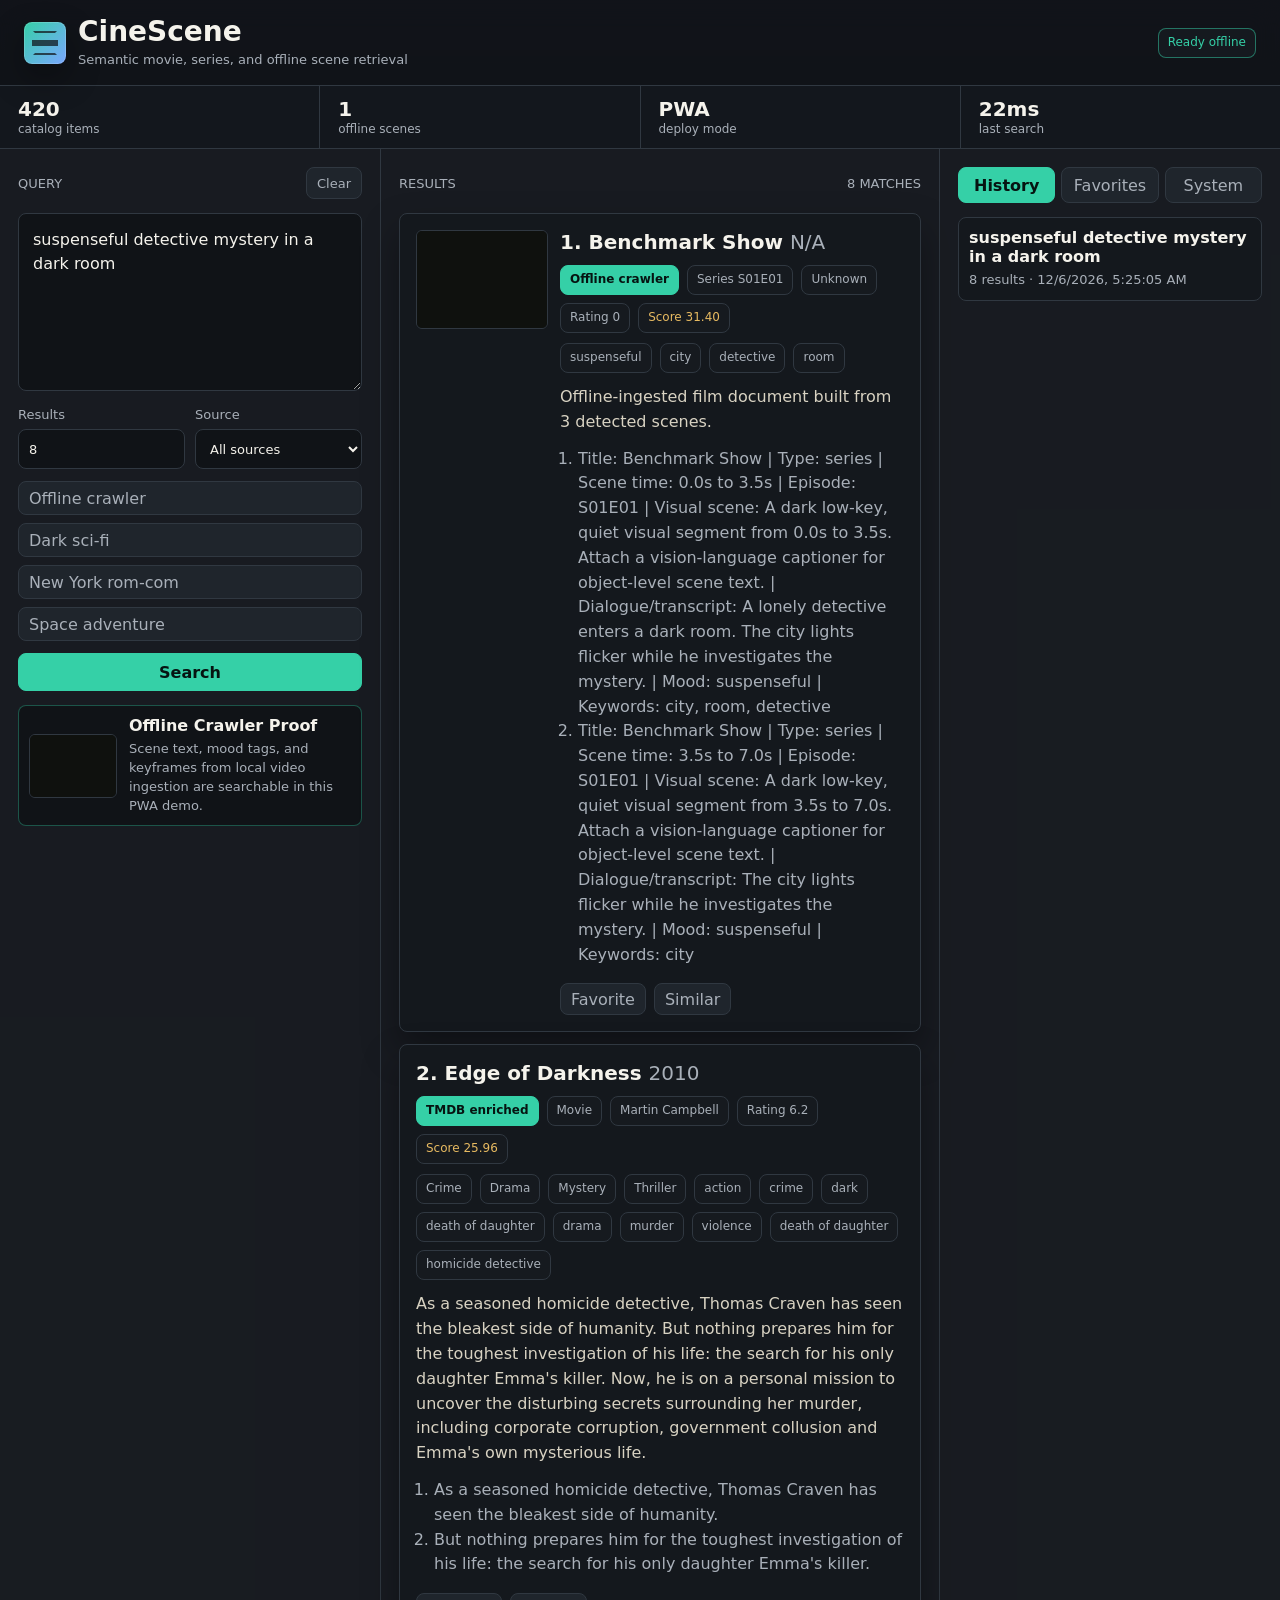
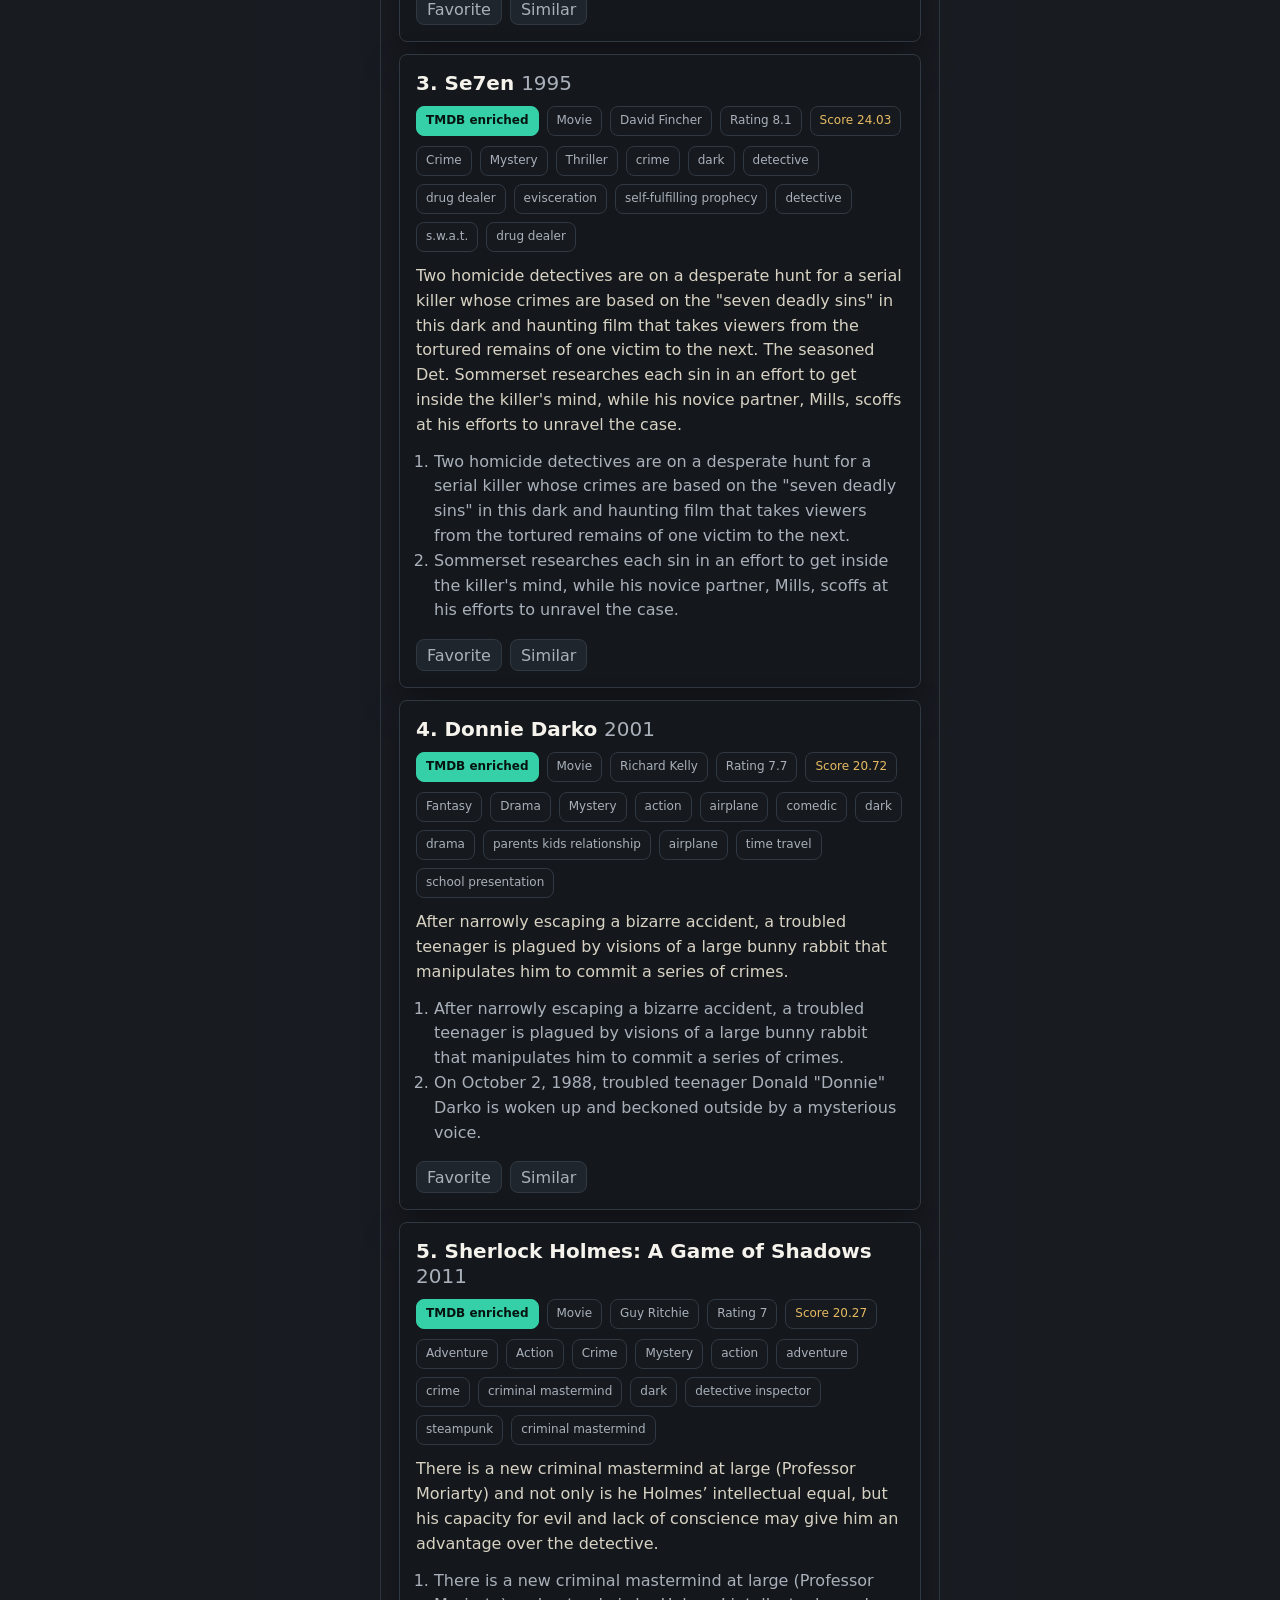
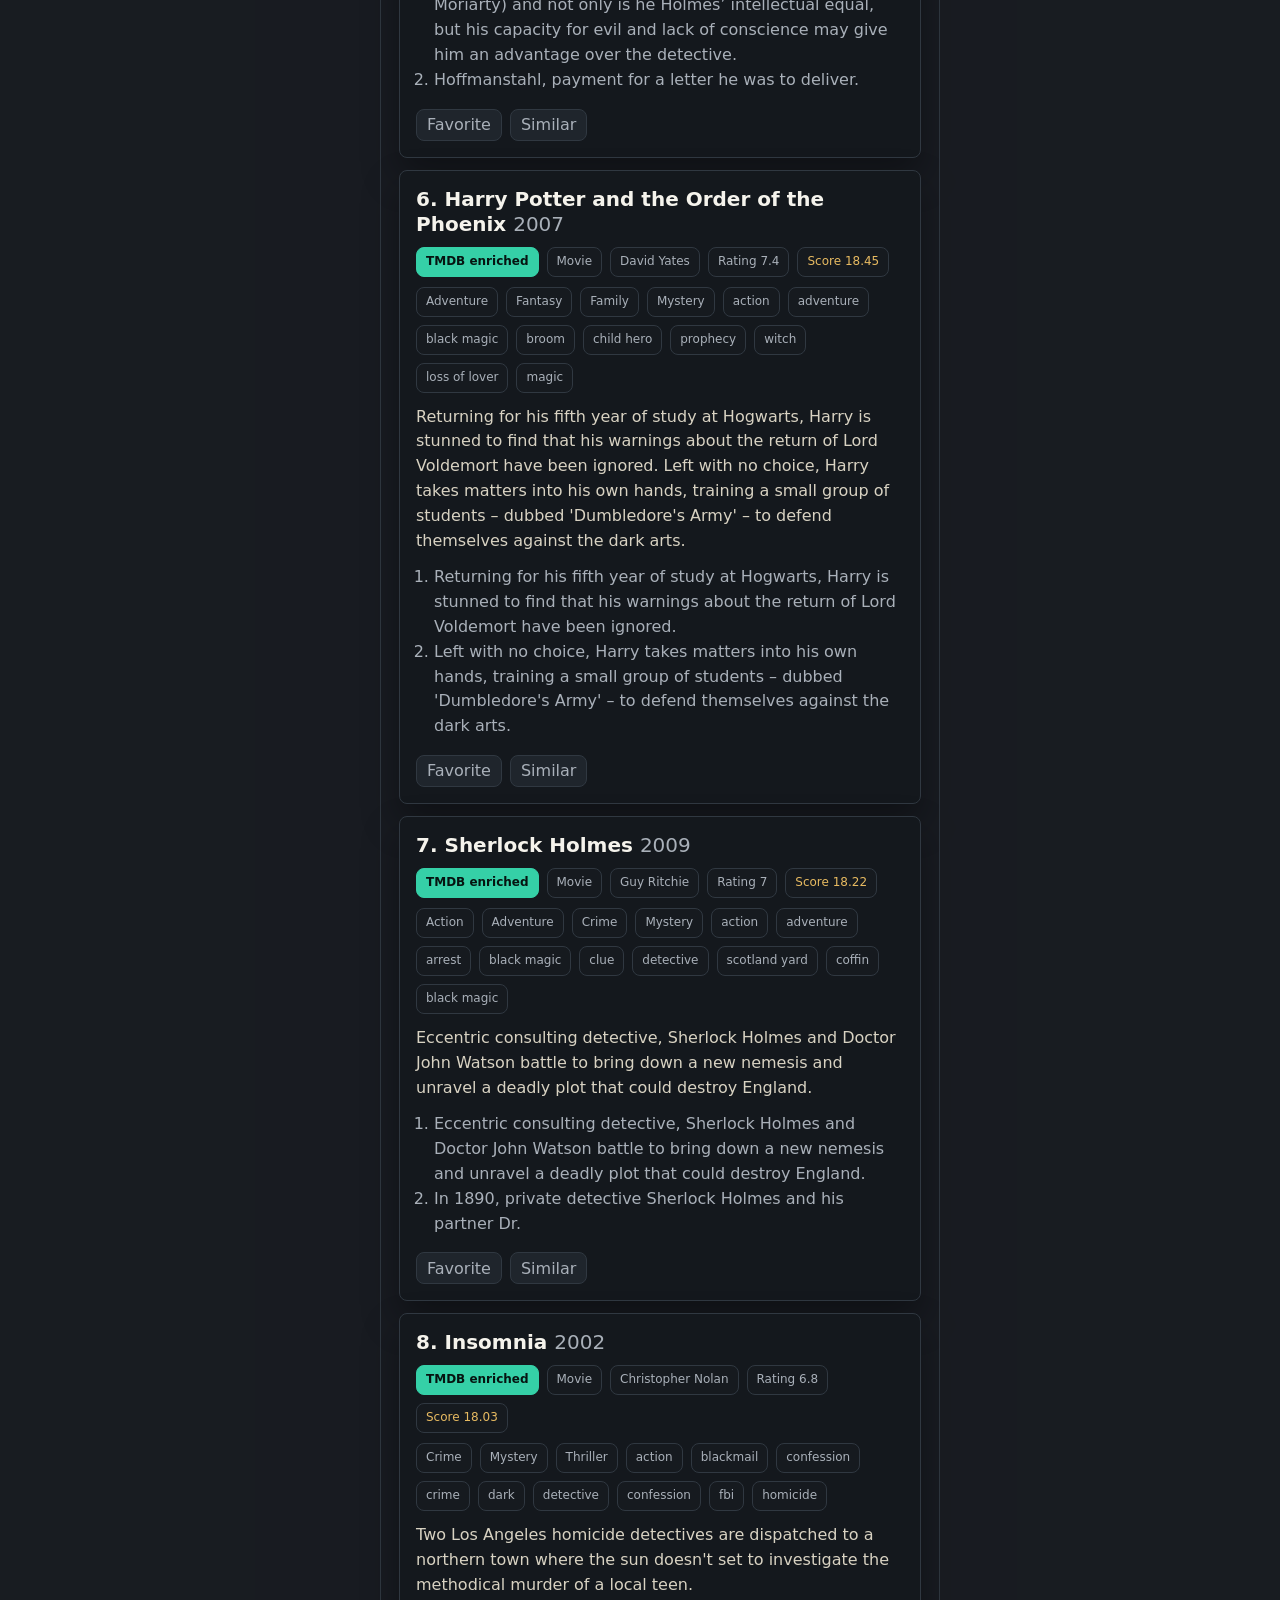
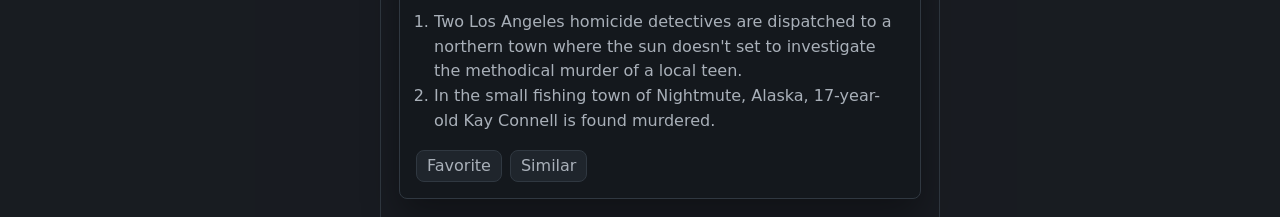
==== index.html @ 99c1146b "Build CineScene PWA and showcase-ready app" ====
<!doctype html>
<html lang="en">
  <head>
    <meta charset="utf-8" />
    <meta name="viewport" content="width=device-width, initial-scale=1" />
    <meta name="theme-color" content="#101317" />
    <meta
      name="description"
      content="CineScene is a semantic movie and offline scene retrieval PWA."
    />
    <title>CineScene PWA</title>
    <link rel="manifest" href="./manifest.webmanifest" />
    <link rel="icon" href="./assets/icon.svg" type="image/svg+xml" />
    <link rel="apple-touch-icon" href="./assets/icon.svg" />
    <link rel="stylesheet" href="./assets/styles.css?v=20260714" />
  </head>
  <body>
    <div class="app-shell">
      <header class="topbar">
        <div class="brand">
          <span class="brand-mark" aria-hidden="true"></span>
          <div>
            <h1>CineScene</h1>
            <p>Semantic movie, series, and offline scene retrieval</p>
          </div>
        </div>
        <div class="top-actions">
          <span class="status-pill" id="statusPill">Loading catalog</span>
          <button class="ghost-button" id="installButton" type="button" hidden>Install</button>
        </div>
      </header>

      <section class="metrics" aria-label="Catalog metrics">
        <div><strong id="metricCatalog">-</strong><span>catalog items</span></div>
        <div><strong id="metricOffline">-</strong><span>offline scenes</span></div>
        <div><strong id="metricMode">PWA</strong><span>deploy mode</span></div>
        <div><strong id="metricLatency">-</strong><span>last search</span></div>
      </section>

      <main class="workspace">
        <section class="search-panel" aria-label="Search">
          <div class="panel-heading">
            <span>Query</span>
            <button class="ghost-button" id="clearButton" type="button">Clear</button>
          </div>
          <textarea
            id="queryInput"
            spellcheck="false"
            placeholder="A suspenseful detective mystery in a dark room"
          ></textarea>

          <div class="control-grid">
            <label>
              Results
              <input id="topKInput" type="number" min="3" max="20" value="8" />
            </label>
            <label>
              Source
              <select id="sourceFilter">
                <option value="all">All sources</option>
                <option value="offline_video_ingestion">Offline crawler</option>
                <option value="tmdb_enriched">TMDB enriched</option>
              </select>
            </label>
          </div>

          <div class="preset-row" aria-label="Demo queries">
            <button data-query="suspenseful detective mystery in a dark room">Offline crawler</button>
            <button data-query="dark lonely science fiction movie with a mind bending ending">Dark sci-fi</button>
            <button data-query="romantic comedy in New York with witty dialogue">New York rom-com</button>
            <button data-query="space adventure with alien civilization">Space adventure</button>
          </div>

          <button class="primary-button" id="searchButton" type="button">Search</button>

          <div class="crawler-proof">
            <img src="./assets/keyframes/benchmark-001.jpg" alt="Offline crawler keyframe preview" />
            <div>
              <strong>Offline Crawler Proof</strong>
              <span>Scene text, mood tags, and keyframes from local video ingestion are searchable in this PWA demo.</span>
            </div>
          </div>
        </section>

        <section class="results-panel" aria-label="Results">
          <div class="panel-heading">
            <span>Results</span>
            <span id="resultMeta">Ready</span>
          </div>
          <div class="results-list empty-state" id="results">
            Search by plot, mood, scene, character situation, or cinematic feeling.
          </div>
        </section>

        <aside class="side-panel" aria-label="Memory">
          <nav class="tabs">
            <button class="active" data-tab="history" type="button">History</button>
            <button data-tab="favorites" type="button">Favorites</button>
            <button data-tab="system" type="button">System</button>
          </nav>

          <div class="tab-view active" id="historyTab">
            <div class="side-list" id="historyList"></div>
          </div>

          <div class="tab-view" id="favoritesTab">
            <div class="side-list" id="favoriteList"></div>
          </div>

          <div class="tab-view" id="systemTab">
            <div class="system-card">
              <strong>GitHub Pages Build</strong>
              <span>Static PWA for public showcase</span>
              <span>Backend FAISS pipeline remains available locally through FastAPI.</span>
            </div>
            <div class="system-card">
              <strong>Offline Capability</strong>
              <span>App shell and sample catalog are cached after first load.</span>
            </div>
          </div>
        </aside>
      </main>
    </div>

    <script src="./assets/app.js?v=20260714" type="module"></script>
  </body>
</html>
---- assets/styles.css ----
:root {
  color-scheme: dark;
  --bg: #101317;
  --panel: #171b20;
  --panel-2: #1f252c;
  --line: #303841;
  --text: #f5f3ec;
  --muted: #a9b0b9;
  --soft: #d8d2c2;
  --green: #35d0a7;
  --gold: #e7ba61;
  --coral: #ef6c68;
  --blue: #7aa7ff;
  --shadow: rgba(0, 0, 0, 0.34);
}

* {
  box-sizing: border-box;
}

html {
  min-width: 320px;
}

body {
  margin: 0;
  min-height: 100vh;
  background:
    linear-gradient(180deg, rgba(122, 167, 255, 0.08), transparent 34rem),
    radial-gradient(circle at 16% 8%, rgba(53, 208, 167, 0.12), transparent 18rem),
    var(--bg);
  color: var(--text);
  font-family: Inter, ui-sans-serif, system-ui, -apple-system, BlinkMacSystemFont, "Segoe UI", sans-serif;
}

button,
input,
textarea,
select {
  font: inherit;
}

button {
  cursor: pointer;
}

button:disabled {
  cursor: progress;
  opacity: 0.7;
}

.app-shell {
  min-height: 100vh;
  display: grid;
  grid-template-rows: auto auto 1fr;
}

.topbar {
  min-height: 82px;
  padding: 18px 24px;
  display: flex;
  align-items: center;
  justify-content: space-between;
  gap: 18px;
  border-bottom: 1px solid var(--line);
  background: rgba(16, 19, 23, 0.88);
  backdrop-filter: blur(14px);
  position: sticky;
  top: 0;
  z-index: 10;
}

.brand,
.top-actions,
.panel-heading,
.movie-actions,
.meta-row,
.tag-row {
  display: flex;
  align-items: center;
}

.brand {
  gap: 12px;
  min-width: 0;
}

.brand-mark {
  width: 42px;
  height: 42px;
  border-radius: 8px;
  background:
    linear-gradient(135deg, var(--green), var(--blue)),
    #111;
  box-shadow: inset 0 0 0 1px rgba(255, 255, 255, 0.16), 0 14px 32px var(--shadow);
  position: relative;
  flex: 0 0 auto;
}

.brand-mark::before,
.brand-mark::after {
  content: "";
  position: absolute;
  inset: 9px;
  border: 2px solid rgba(16, 19, 23, 0.72);
  border-left-color: transparent;
  border-right-color: transparent;
}

.brand-mark::after {
  inset: 18px 8px;
  border: 0;
  background: rgba(16, 19, 23, 0.72);
}

h1,
h2,
p {
  margin: 0;
}

h1 {
  font-size: 28px;
  line-height: 1;
  letter-spacing: 0;
}

.brand p {
  margin-top: 6px;
  color: var(--muted);
  font-size: 13px;
}

.top-actions {
  justify-content: flex-end;
  gap: 8px;
}

.status-pill,
.chip {
  min-height: 30px;
  border: 1px solid var(--line);
  border-radius: 8px;
  background: rgba(23, 27, 32, 0.95);
  color: var(--muted);
  padding: 6px 9px;
  font-size: 12px;
  overflow-wrap: anywhere;
}

.status-pill.ok {
  color: var(--green);
  border-color: rgba(53, 208, 167, 0.5);
}

.status-pill.warn {
  color: var(--gold);
  border-color: rgba(231, 186, 97, 0.5);
}

.ghost-button,
.primary-button,
.preset-row button,
.tabs button,
.movie-actions button {
  min-height: 38px;
  border: 1px solid var(--line);
  border-radius: 8px;
  color: var(--text);
  background: var(--panel-2);
}

.ghost-button {
  min-height: 32px;
  padding: 0 10px;
  color: var(--muted);
}

.primary-button {
  width: 100%;
  background: var(--green);
  border-color: var(--green);
  color: #061411;
  font-weight: 800;
}

.metrics {
  display: grid;
  grid-template-columns: repeat(4, minmax(0, 1fr));
  gap: 1px;
  background: var(--line);
  border-bottom: 1px solid var(--line);
}

.metrics div {
  min-height: 62px;
  background: rgba(18, 22, 27, 0.94);
  padding: 11px 18px;
  display: grid;
  align-content: center;
  gap: 3px;
}

.metrics strong {
  font-size: 20px;
  line-height: 1;
}

.metrics span {
  color: var(--muted);
  font-size: 12px;
}

.workspace {
  display: grid;
  grid-template-columns: minmax(300px, 380px) minmax(380px, 1fr) minmax(300px, 340px);
  gap: 1px;
  background: var(--line);
  min-height: calc(100vh - 145px);
}

.search-panel,
.results-panel,
.side-panel {
  min-width: 0;
  padding: 18px;
  background: rgba(23, 27, 32, 0.96);
}

.panel-heading {
  min-height: 32px;
  margin-bottom: 14px;
  justify-content: space-between;
  gap: 12px;
  color: var(--muted);
  text-transform: uppercase;
  font-size: 13px;
}

textarea {
  width: 100%;
  height: 178px;
  resize: vertical;
  border: 1px solid var(--line);
  border-radius: 8px;
  background: #101317;
  color: var(--text);
  padding: 14px;
  outline: none;
  line-height: 1.5;
}

textarea:focus,
input:focus,
select:focus {
  border-color: var(--green);
}

.control-grid {
  margin: 12px 0;
  display: grid;
  grid-template-columns: 1fr 1fr;
  gap: 10px;
}

label {
  display: grid;
  gap: 7px;
  color: var(--muted);
  font-size: 13px;
}

input,
select {
  width: 100%;
  min-height: 40px;
  border: 1px solid var(--line);
  border-radius: 8px;
  background: #101317;
  color: var(--text);
  padding: 8px 10px;
}

.preset-row {
  display: grid;
  gap: 8px;
  margin-bottom: 12px;
}

.preset-row button {
  min-height: 34px;
  text-align: left;
  padding: 0 10px;
  color: var(--muted);
}

.crawler-proof {
  margin-top: 14px;
  display: grid;
  grid-template-columns: 88px 1fr;
  gap: 12px;
  align-items: center;
  border: 1px solid rgba(53, 208, 167, 0.35);
  border-radius: 8px;
  background: #101317;
  padding: 10px;
}

.crawler-proof img {
  width: 88px;
  height: 64px;
  object-fit: cover;
  border-radius: 6px;
  border: 1px solid var(--line);
}

.crawler-proof strong,
.system-card strong,
.side-item strong {
  display: block;
  color: var(--text);
  margin-bottom: 5px;
}

.crawler-proof span,
.system-card span,
.side-item span {
  display: block;
  color: var(--muted);
  font-size: 13px;
  line-height: 1.45;
  overflow-wrap: anywhere;
}

.results-list,
.side-list {
  display: grid;
  gap: 12px;
}

.empty-state {
  min-height: 260px;
  place-items: center;
  text-align: center;
  color: var(--muted);
  border: 1px dashed var(--line);
  border-radius: 8px;
  padding: 24px;
}

.movie-card {
  border: 1px solid var(--line);
  border-radius: 8px;
  background: #14181d;
  box-shadow: 0 18px 36px var(--shadow);
  overflow: hidden;
}

.movie-card-inner {
  display: grid;
  grid-template-columns: minmax(0, 1fr);
  gap: 12px;
  padding: 16px;
}

.movie-card.has-poster .movie-card-inner {
  grid-template-columns: 132px minmax(0, 1fr);
}

.poster {
  width: 132px;
  aspect-ratio: 4 / 3;
  object-fit: cover;
  border-radius: 6px;
  border: 1px solid var(--line);
  background: #0d1013;
}

.movie-title {
  font-size: 20px;
  line-height: 1.25;
  letter-spacing: 0;
}

.movie-title span {
  color: var(--muted);
  font-weight: 500;
}

.meta-row,
.tag-row,
.movie-actions {
  flex-wrap: wrap;
  gap: 8px;
  margin-top: 10px;
}

.source-chip {
  background: var(--green);
  border-color: var(--green);
  color: #061411;
  font-weight: 800;
}

.score-chip {
  color: var(--gold);
}

.overview,
.scene-list {
  margin-top: 12px;
  color: var(--soft);
  line-height: 1.55;
}

.scene-list {
  color: var(--muted);
  padding-left: 18px;
}

.movie-actions button {
  min-height: 32px;
  color: var(--muted);
  padding: 0 10px;
}

.tabs {
  display: grid;
  grid-template-columns: repeat(3, minmax(0, 1fr));
  gap: 6px;
  margin-bottom: 14px;
}

.tabs button {
  min-height: 36px;
  color: var(--muted);
}

.tabs button.active {
  color: #061411;
  background: var(--green);
  border-color: var(--green);
  font-weight: 800;
}

.tab-view {
  display: none;
}

.tab-view.active {
  display: block;
}

.side-item,
.system-card {
  width: 100%;
  border: 1px solid var(--line);
  border-radius: 8px;
  background: #14181d;
  color: var(--muted);
  padding: 10px;
  text-align: left;
}

@media (max-width: 1180px) {
  .workspace {
    grid-template-columns: 340px 1fr;
  }

  .side-panel {
    grid-column: 1 / -1;
  }
}

@media (max-width: 760px) {
  .topbar {
    align-items: flex-start;
    flex-direction: column;
  }

  .top-actions {
    width: 100%;
    justify-content: space-between;
  }

  .metrics {
    grid-template-columns: repeat(2, minmax(0, 1fr));
  }

  .workspace,
  .control-grid {
    grid-template-columns: 1fr;
  }

  .search-panel,
  .results-panel,
  .side-panel {
    padding: 14px;
  }

  .movie-card.has-poster .movie-card-inner {
    grid-template-columns: 1fr;
  }

  .poster {
    width: 100%;
    max-height: 180px;
  }
}
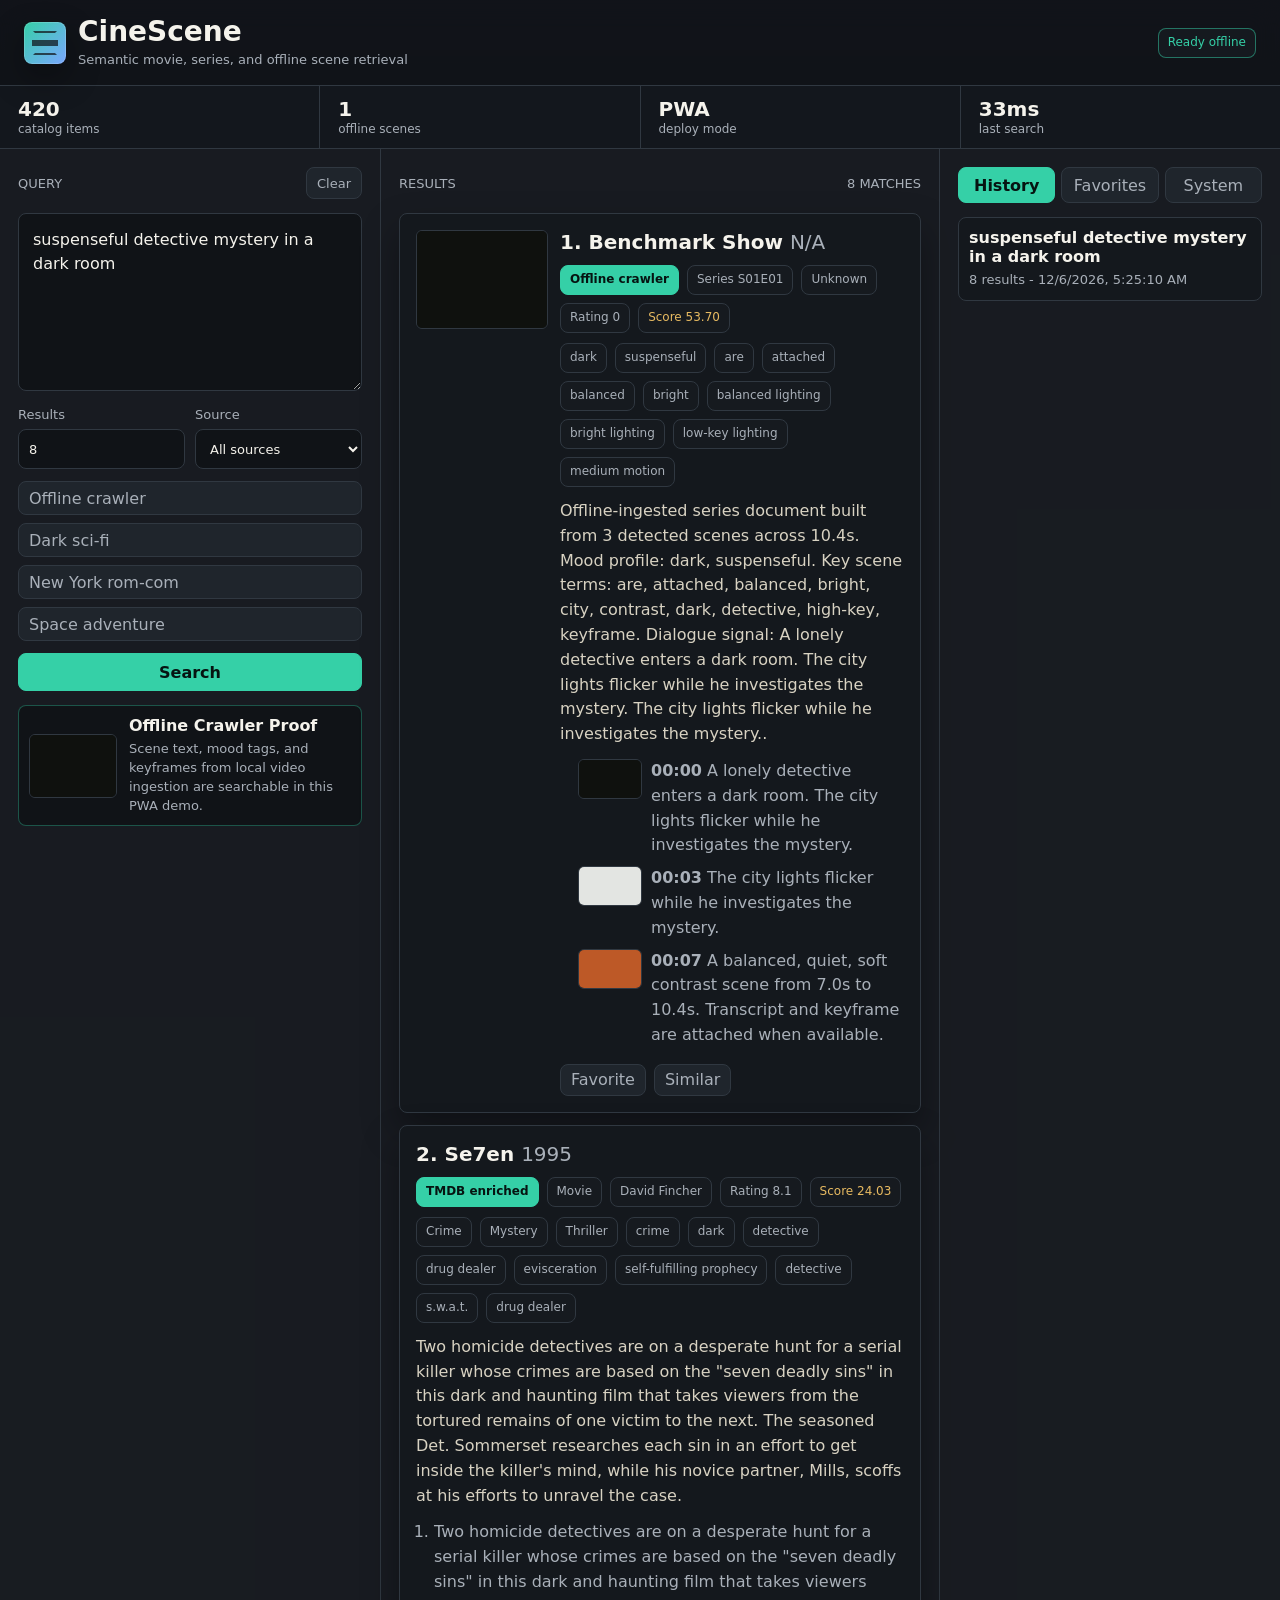
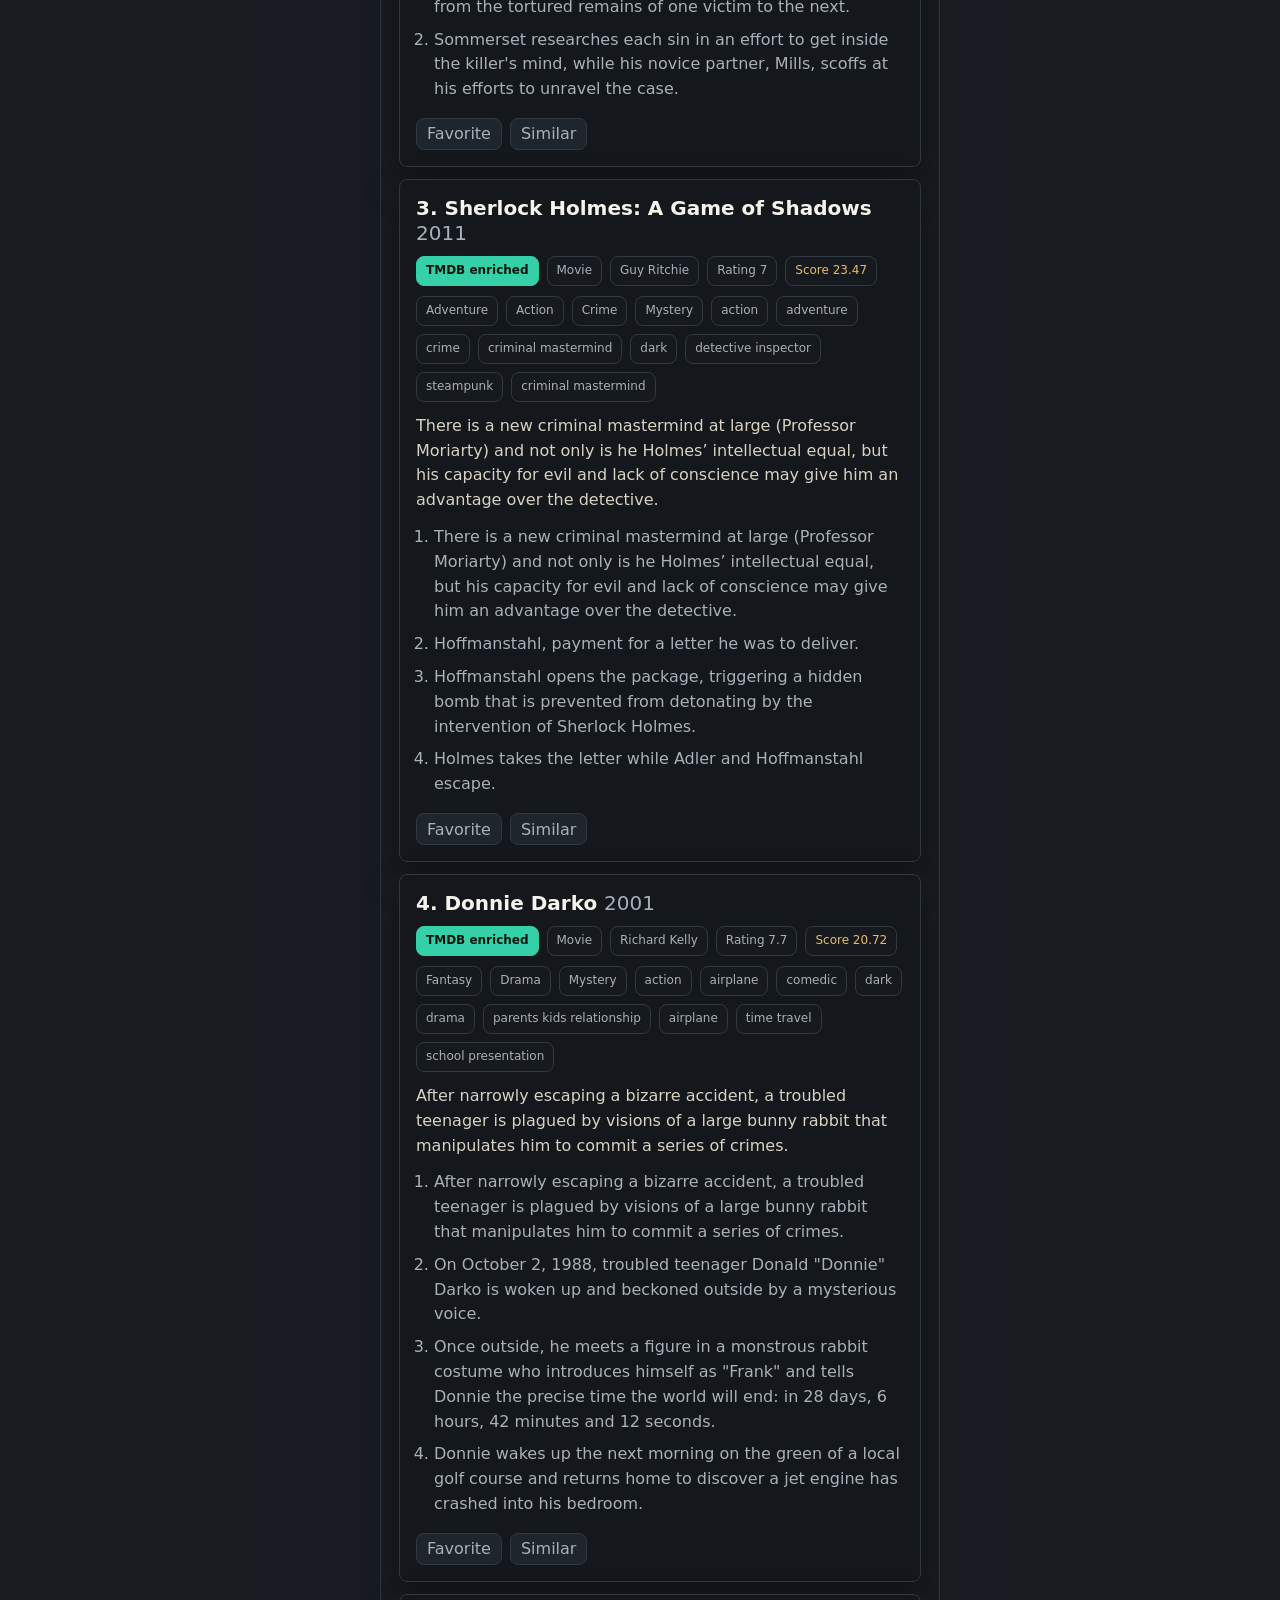
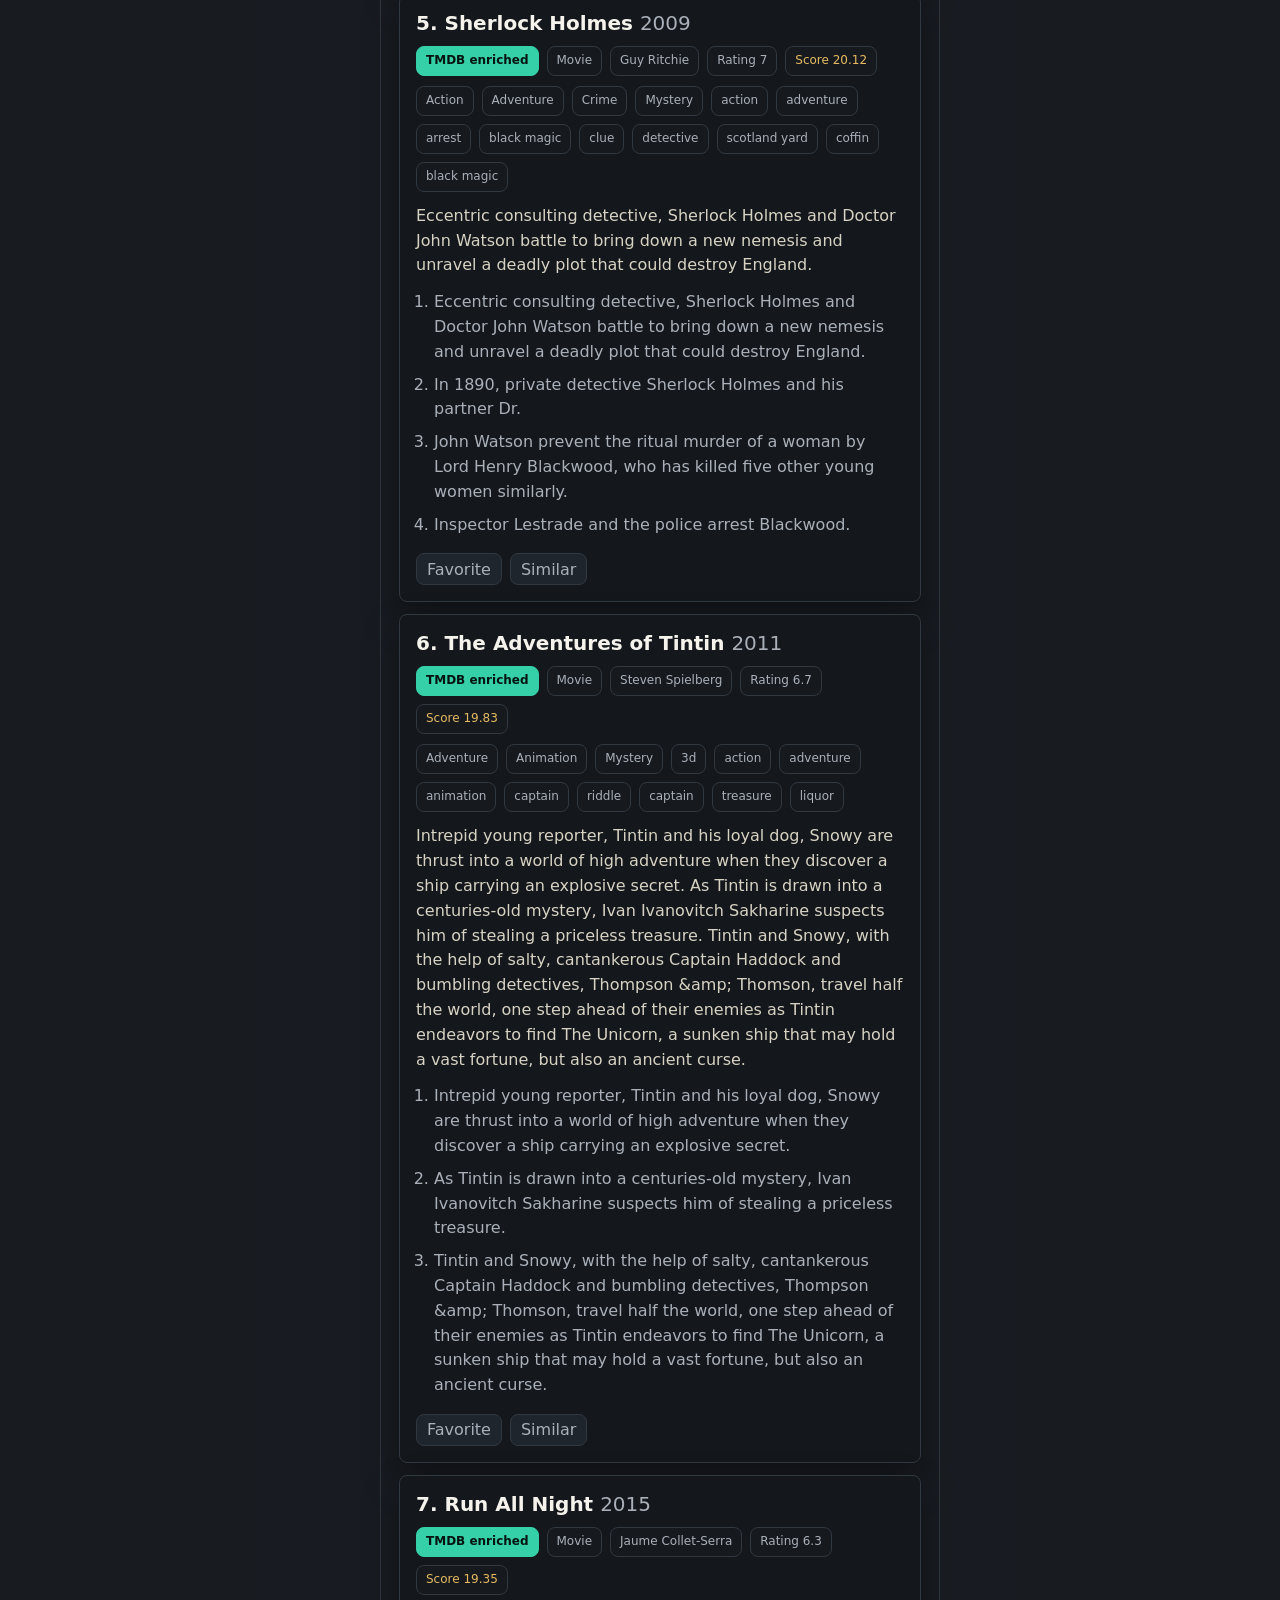
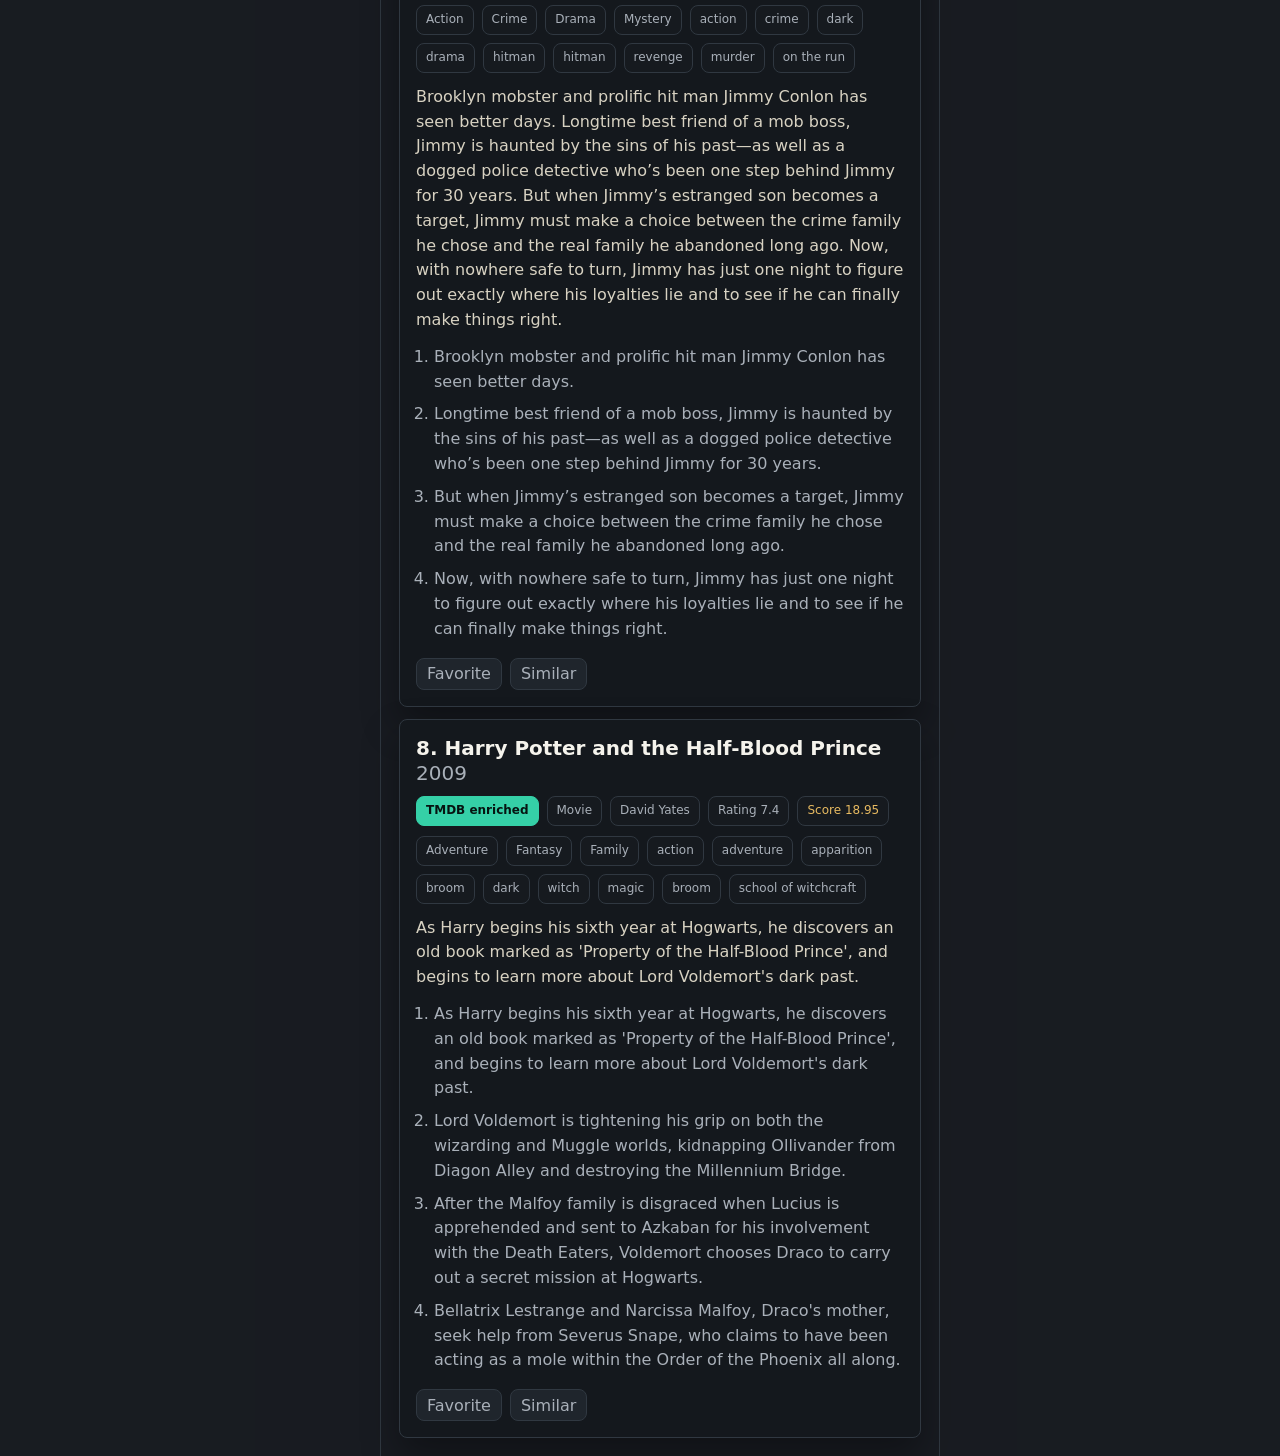
==== commit 69686d5d: "Upgrade crawler studio and scene timeline retrieval" ====
--- a/index.html
+++ b/index.html
@@ -12,7 +12,7 @@
     <link rel="manifest" href="./manifest.webmanifest" />
     <link rel="icon" href="./assets/icon.svg" type="image/svg+xml" />
     <link rel="apple-touch-icon" href="./assets/icon.svg" />
-    <link rel="stylesheet" href="./assets/styles.css?v=20260714" />
+    <link rel="stylesheet" href="./assets/styles.css?v=20260714-scene-v3" />
   </head>
   <body>
     <div class="app-shell">
@@ -122,6 +122,6 @@
       </main>
     </div>
 
-    <script src="./assets/app.js?v=20260714" type="module"></script>
+    <script src="./assets/app.js?v=20260714-scene-v3" type="module"></script>
   </body>
 </html>
--- a/assets/styles.css
+++ b/assets/styles.css
@@ -418,6 +418,26 @@
   padding-left: 18px;
 }
 
+.scene-list li {
+  margin-top: 8px;
+}
+
+.scene-list li:has(.mini-frame) {
+  display: grid;
+  grid-template-columns: 64px minmax(0, 1fr);
+  gap: 9px;
+  align-items: start;
+}
+
+.mini-frame {
+  width: 64px;
+  aspect-ratio: 16 / 10;
+  border-radius: 6px;
+  object-fit: cover;
+  border: 1px solid var(--line);
+  background: #0d1013;
+}
+
 .movie-actions button {
   min-height: 32px;
   color: var(--muted);
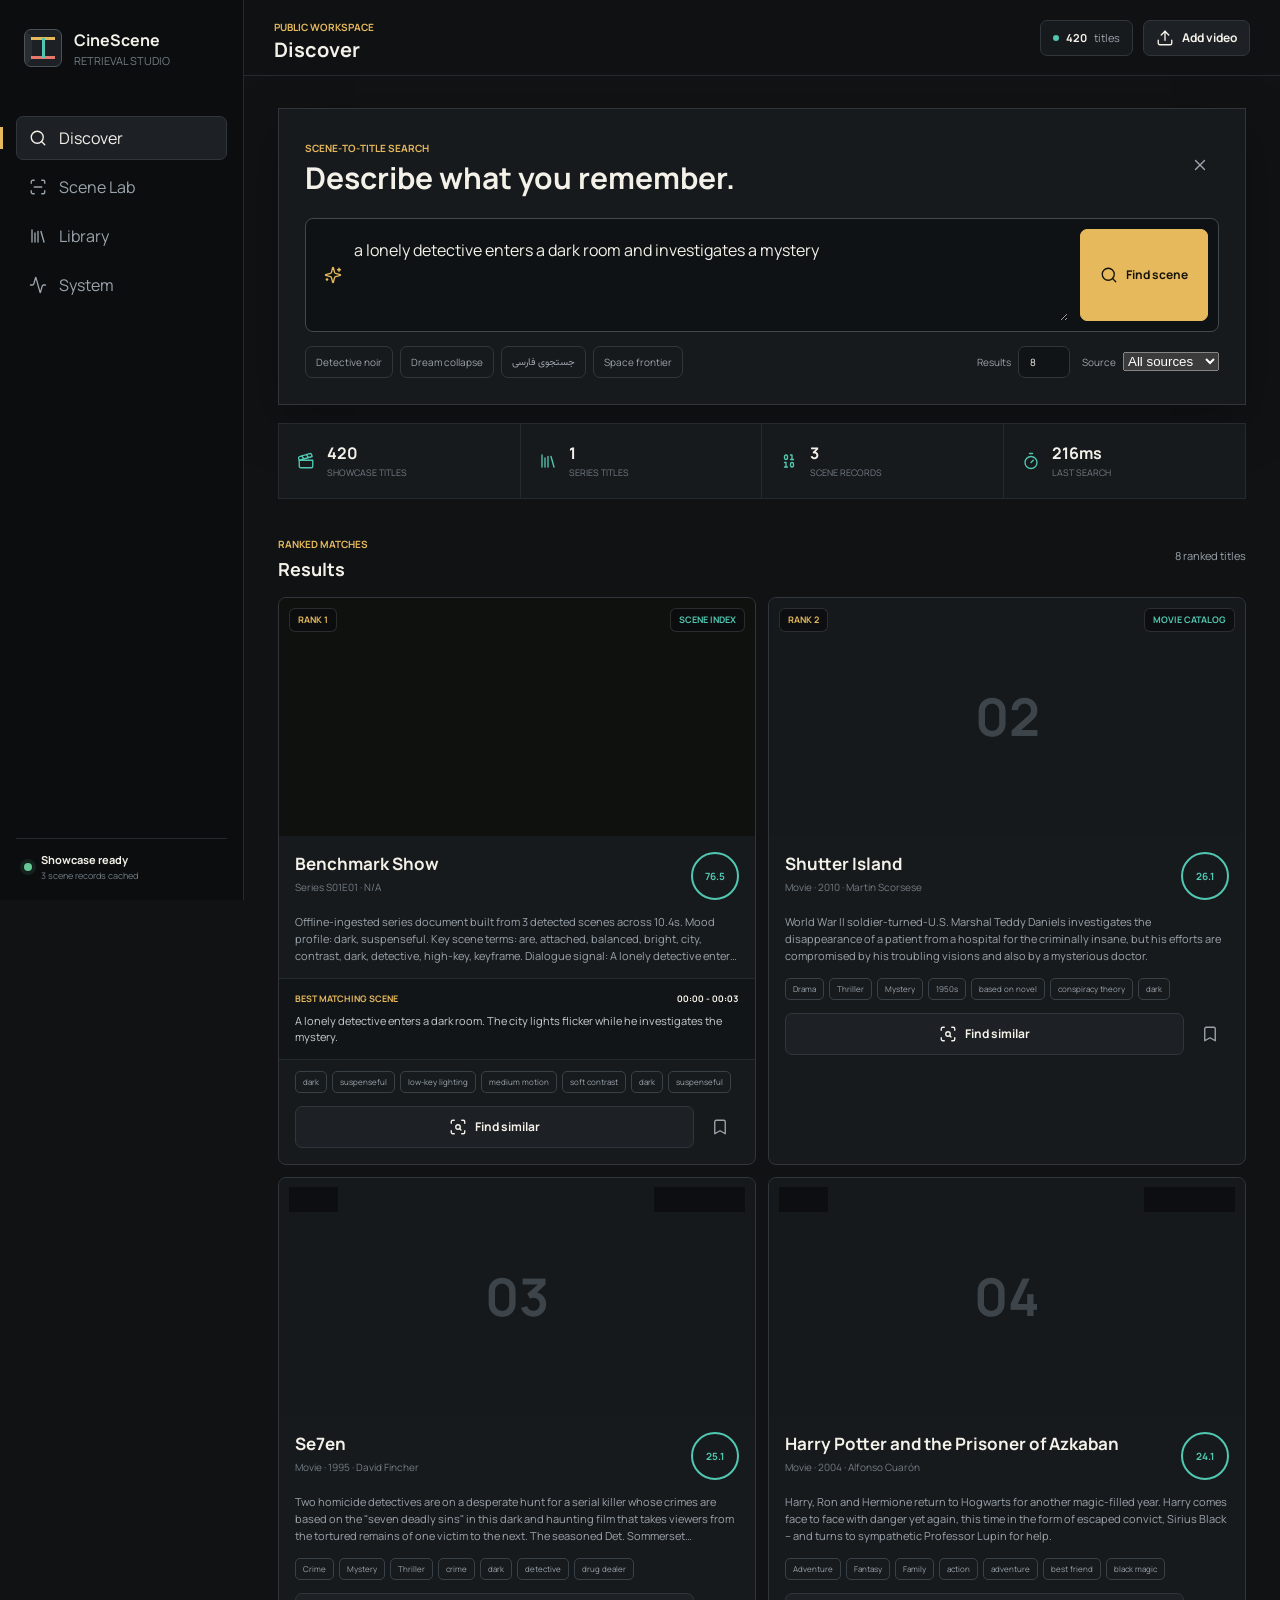
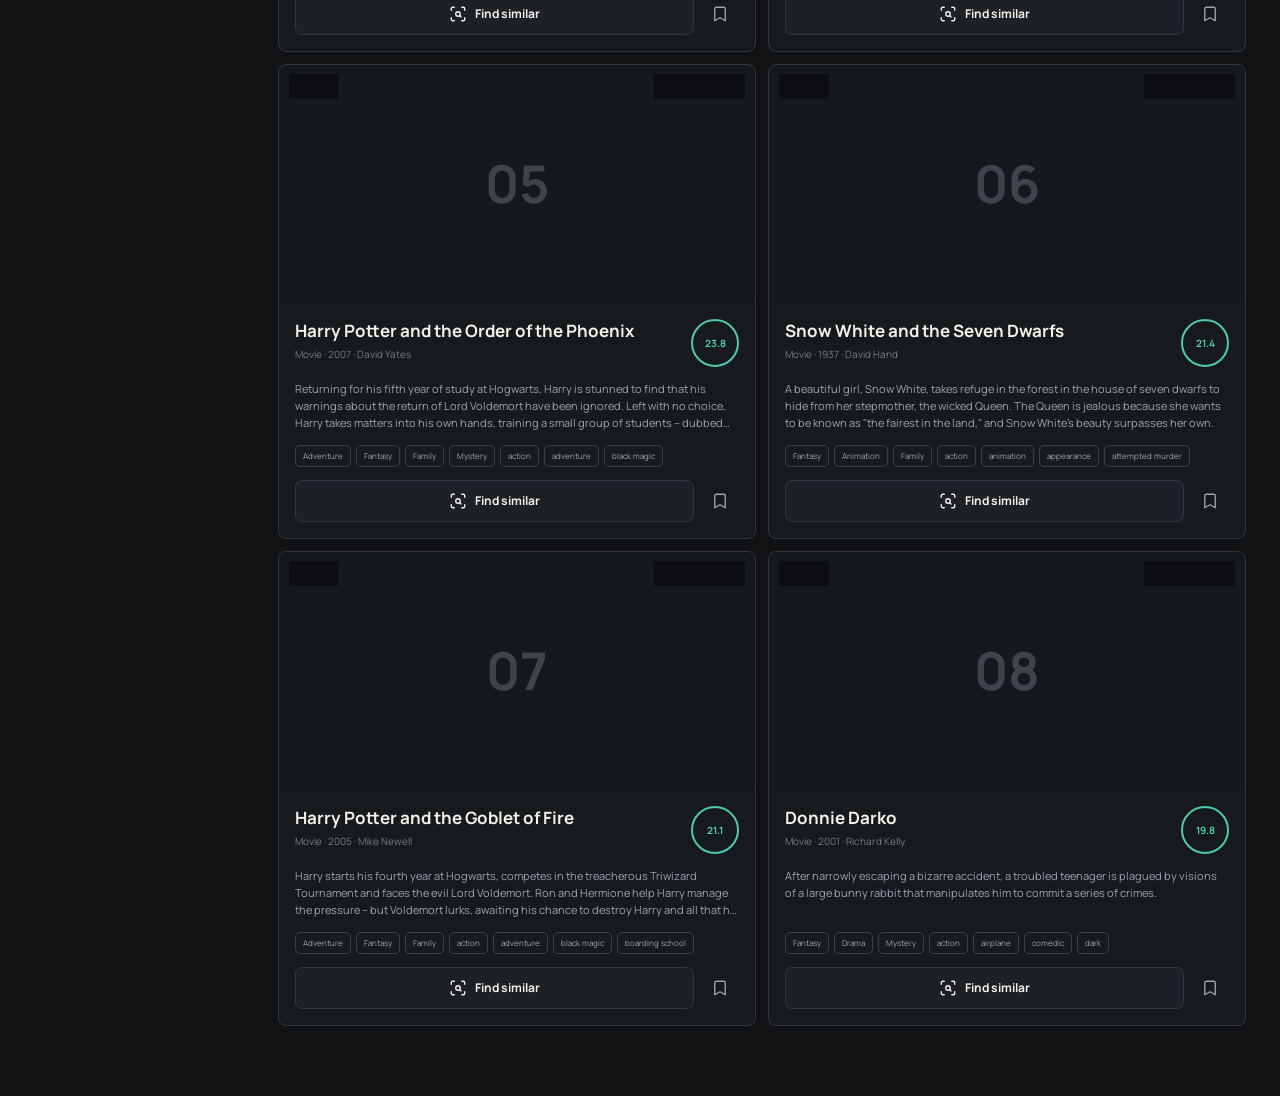
==== commit ae43057b: "feat: deliver scene-level retrieval studio and PWA" ====
--- a/index.html
+++ b/index.html
@@ -3,125 +3,193 @@
   <head>
     <meta charset="utf-8" />
     <meta name="viewport" content="width=device-width, initial-scale=1" />
-    <meta name="theme-color" content="#101317" />
-    <meta
-      name="description"
-      content="CineScene is a semantic movie and offline scene retrieval PWA."
-    />
-    <title>CineScene PWA</title>
+    <meta name="theme-color" content="#101214" />
+    <meta name="description" content="CineScene retrieves movies and series from a remembered scene." />
+    <title>CineScene Retrieval Studio</title>
     <link rel="manifest" href="./manifest.webmanifest" />
     <link rel="icon" href="./assets/icon.svg" type="image/svg+xml" />
     <link rel="apple-touch-icon" href="./assets/icon.svg" />
-    <link rel="stylesheet" href="./assets/styles.css?v=20260714-scene-v3" />
+  <link rel="stylesheet" href="./assets/styles.css?v=20260714-studio-v7" />
   </head>
   <body>
     <div class="app-shell">
-      <header class="topbar">
-        <div class="brand">
-          <span class="brand-mark" aria-hidden="true"></span>
-          <div>
-            <h1>CineScene</h1>
-            <p>Semantic movie, series, and offline scene retrieval</p>
+      <aside class="sidebar" id="sidebar">
+        <a class="brand" href="#discover" data-view-link="discover" aria-label="CineScene home">
+          <span class="brand-mark" aria-hidden="true"><span></span></span>
+          <span class="brand-copy"><strong>CineScene</strong><small>Retrieval Studio</small></span>
+        </a>
+
+        <nav class="primary-nav" aria-label="Workspace">
+          <button class="nav-item active" type="button" data-view-link="discover">
+            <i data-lucide="search"></i><span>Discover</span>
+          </button>
+          <button class="nav-item" type="button" data-view-link="scenes">
+            <i data-lucide="scan-line"></i><span>Scene Lab</span>
+          </button>
+          <button class="nav-item" type="button" data-view-link="library">
+            <i data-lucide="library"></i><span>Library</span>
+          </button>
+          <button class="nav-item" type="button" data-view-link="system">
+            <i data-lucide="activity"></i><span>System</span>
+          </button>
+        </nav>
+
+        <div class="sidebar-status">
+          <span class="status-dot" id="statusDot"></span>
+          <div><strong id="sidebarStatus">Loading catalog</strong><small id="sidebarModel">Public PWA showcase</small></div>
+          <button class="icon-button ghost" id="installButton" type="button" title="Install app" aria-label="Install app" hidden>
+            <i data-lucide="download"></i>
+          </button>
+        </div>
+      </aside>
+
+      <div class="app-main">
+        <header class="topbar">
+          <button class="icon-button mobile-menu" id="mobileMenuButton" type="button" aria-label="Open navigation">
+            <i data-lucide="menu"></i>
+          </button>
+          <div><span class="eyebrow">Public workspace</span><h1 id="viewTitle">Discover</h1></div>
+          <div class="topbar-actions">
+            <div class="engine-chip"><span></span><b id="metricCatalog">-</b> titles</div>
+            <button class="button secondary compact" type="button" data-view-link="scenes">
+              <i data-lucide="upload"></i><span>Add video</span>
+            </button>
           </div>
-        </div>
-        <div class="top-actions">
-          <span class="status-pill" id="statusPill">Loading catalog</span>
-          <button class="ghost-button" id="installButton" type="button" hidden>Install</button>
-        </div>
-      </header>
+        </header>
 
-      <section class="metrics" aria-label="Catalog metrics">
-        <div><strong id="metricCatalog">-</strong><span>catalog items</span></div>
-        <div><strong id="metricOffline">-</strong><span>offline scenes</span></div>
-        <div><strong id="metricMode">PWA</strong><span>deploy mode</span></div>
-        <div><strong id="metricLatency">-</strong><span>last search</span></div>
-      </section>
+        <main class="content">
+          <section class="view active" id="discoverView" data-view="discover">
+            <div class="search-stage">
+              <div class="search-heading">
+                <div><span class="section-kicker">Scene-to-title search</span><h2>Describe what you remember.</h2></div>
+                <button class="icon-button ghost" id="clearButton" type="button" title="Clear search" aria-label="Clear search"><i data-lucide="x"></i></button>
+              </div>
+              <div class="query-composer">
+                <i data-lucide="sparkles"></i>
+                <textarea id="queryInput" rows="3" dir="auto" placeholder="A detective enters a dark room while the city lights flicker outside..."></textarea>
+                <button class="button primary search-button" id="searchButton" type="button"><i data-lucide="search"></i><span>Find scene</span></button>
+              </div>
+              <div class="search-tools">
+                <div class="prompt-list" aria-label="Example searches">
+                  <button type="button" data-query="a lonely detective enters a dark room and investigates a mystery">Detective noir</button>
+                  <button type="button" data-query="a dream collapses while people run through a rotating hallway">Dream collapse</button>
+                  <button type="button" data-query="کارآگاهی تنها وارد اتاقی تاریک می شود و دنبال سرنخ می گردد">جستجوی فارسی</button>
+                  <button type="button" data-query="space adventure with an alien civilization and a distant moon">Space frontier</button>
+                </div>
+                <div class="search-settings">
+                  <label>Results <input id="topKInput" type="number" min="3" max="20" value="8" /></label>
+                  <label>Source
+                    <select id="sourceFilter">
+                      <option value="all">All sources</option>
+                      <option value="offline">Scene index</option>
+                      <option value="movies">Movies</option>
+                      <option value="series">Series</option>
+                    </select>
+                  </label>
+                </div>
+              </div>
+            </div>
 
-      <main class="workspace">
-        <section class="search-panel" aria-label="Search">
-          <div class="panel-heading">
-            <span>Query</span>
-            <button class="ghost-button" id="clearButton" type="button">Clear</button>
-          </div>
-          <textarea
-            id="queryInput"
-            spellcheck="false"
-            placeholder="A suspenseful detective mystery in a dark room"
-          ></textarea>
+            <div class="stat-strip" aria-label="Catalog summary">
+              <div><i data-lucide="clapperboard"></i><span><strong id="metricIndexed">-</strong><small>showcase titles</small></span></div>
+              <div><i data-lucide="library"></i><span><strong id="metricOffline">-</strong><small>series titles</small></span></div>
+              <div><i data-lucide="binary"></i><span><strong id="metricScenes">-</strong><small>scene records</small></span></div>
+              <div><i data-lucide="timer"></i><span><strong id="metricLatency">-</strong><small>last search</small></span></div>
+            </div>
 
-          <div class="control-grid">
-            <label>
-              Results
-              <input id="topKInput" type="number" min="3" max="20" value="8" />
-            </label>
-            <label>
-              Source
-              <select id="sourceFilter">
-                <option value="all">All sources</option>
-                <option value="offline_video_ingestion">Offline crawler</option>
-                <option value="tmdb_enriched">TMDB enriched</option>
-              </select>
-            </label>
-          </div>
+            <section class="results-section">
+              <div class="section-header">
+                <div><span class="section-kicker">Ranked matches</span><h3>Results</h3></div>
+                <span class="count-label" id="resultMeta">Ready</span>
+              </div>
+              <div id="results" class="results-grid empty-results">
+                <div class="empty-visual"><i data-lucide="scan-search"></i></div>
+                <strong>Search by dialogue, action, mood, or a visual memory.</strong>
+                <span>Processed media includes scene frames, timestamps, subtitles, and visual descriptions.</span>
+              </div>
+            </section>
+          </section>
 
-          <div class="preset-row" aria-label="Demo queries">
-            <button data-query="suspenseful detective mystery in a dark room">Offline crawler</button>
-            <button data-query="dark lonely science fiction movie with a mind bending ending">Dark sci-fi</button>
-            <button data-query="romantic comedy in New York with witty dialogue">New York rom-com</button>
-            <button data-query="space adventure with alien civilization">Space adventure</button>
-          </div>
+          <section class="view" id="scenesView" data-view="scenes">
+            <div class="page-heading">
+              <div><span class="section-kicker">Offline intelligence</span><h2>Scene Lab</h2></div>
+              <div class="health-badge showcase"><span></span>Public showcase mode</div>
+            </div>
 
-          <button class="primary-button" id="searchButton" type="button">Search</button>
+            <div class="lab-layout">
+              <section class="tool-panel upload-panel">
+                <div class="panel-heading"><span>01</span><div><h3>Media source</h3><small>Video and subtitle tracks</small></div></div>
+                <div class="drop-zone" id="videoDropZone" tabindex="0" role="button">
+                  <input id="videoInput" type="file" accept="video/mp4,video/x-matroska,video/webm,video/quicktime,video/*" hidden />
+                  <div class="drop-icon"><i data-lucide="file-video-2"></i></div>
+                  <strong id="videoDropTitle">Drop a video here</strong>
+                  <span id="videoDropMeta">MP4, MKV, MOV, AVI, WEBM</span>
+                  <button class="button secondary compact" type="button" id="chooseVideoButton"><i data-lucide="folder-open"></i>Browse</button>
+                </div>
+                <div class="file-row" id="selectedVideo" hidden>
+                  <i data-lucide="film"></i><div><strong></strong><span></span></div>
+                  <button class="icon-button ghost" id="removeVideoButton" type="button" aria-label="Remove video"><i data-lucide="trash-2"></i></button>
+                </div>
+                <label class="field-label">Subtitle tracks
+                  <input id="subtitleInput" type="file" accept=".srt,.vtt" multiple />
+                </label>
+                <button class="button primary full-width" id="previewVideoButton" type="button" disabled><i data-lucide="play"></i><span>Preview selected media</span></button>
+                <div class="notice">
+                  The public PWA can preview a local file without uploading it. Full scene detection, speech transcription, BLIP captioning, and FAISS indexing run in the repository's FastAPI Studio.
+                </div>
+              </section>
 
-          <div class="crawler-proof">
-            <img src="./assets/keyframes/benchmark-001.jpg" alt="Offline crawler keyframe preview" />
-            <div>
-              <strong>Offline Crawler Proof</strong>
-              <span>Scene text, mood tags, and keyframes from local video ingestion are searchable in this PWA demo.</span>
+              <section class="tool-panel pipeline-panel">
+                <div class="panel-heading"><span>02</span><div><h3>Intelligence pipeline</h3><small>Implemented in the local runtime</small></div></div>
+                <ol class="pipeline-steps">
+                  <li class="ready"><span><i data-lucide="scissors"></i></span><div><strong>Adaptive scene boundaries</strong><small>PySceneDetect with OpenCV fallback</small></div></li>
+                  <li class="ready"><span><i data-lucide="captions"></i></span><div><strong>Dialogue recovery</strong><small>SRT, VTT, embedded tracks, or faster-whisper</small></div></li>
+                  <li class="ready"><span><i data-lucide="image"></i></span><div><strong>Visual understanding</strong><small>BLIP keyframe captions and visual tags</small></div></li>
+                  <li class="ready"><span><i data-lucide="binary"></i></span><div><strong>Scene vectors</strong><small>Independent FAISS vector per scene</small></div></li>
+                  <li class="ready"><span><i data-lucide="circle-check"></i></span><div><strong>Search ready</strong><small>Movie title, timestamp, transcript, and frame</small></div></li>
+                </ol>
+              </section>
             </div>
-          </div>
-        </section>
 
-        <section class="results-panel" aria-label="Results">
-          <div class="panel-heading">
-            <span>Results</span>
-            <span id="resultMeta">Ready</span>
-          </div>
-          <div class="results-list empty-state" id="results">
-            Search by plot, mood, scene, character situation, or cinematic feeling.
-          </div>
-        </section>
+            <section class="timeline-section">
+              <div class="section-header"><div><span class="section-kicker">Processed examples</span><h3>Scene timeline</h3></div></div>
+              <div id="sceneTimeline" class="media-timeline empty-inline">Loading processed scenes...</div>
+            </section>
+          </section>
 
-        <aside class="side-panel" aria-label="Memory">
-          <nav class="tabs">
-            <button class="active" data-tab="history" type="button">History</button>
-            <button data-tab="favorites" type="button">Favorites</button>
-            <button data-tab="system" type="button">System</button>
-          </nav>
+          <section class="view" id="libraryView" data-view="library">
+            <div class="page-heading"><div><span class="section-kicker">Browser memory</span><h2>Library</h2></div></div>
+            <div class="library-grid">
+              <section><div class="section-header"><div><span class="section-kicker">Recent</span><h3>Search history</h3></div></div><div class="library-list" id="historyList"></div></section>
+              <section><div class="section-header"><div><span class="section-kicker">Saved</span><h3>Favorites</h3></div></div><div class="library-list" id="favoriteList"></div></section>
+            </div>
+          </section>
 
-          <div class="tab-view active" id="historyTab">
-            <div class="side-list" id="historyList"></div>
-          </div>
-
-          <div class="tab-view" id="favoritesTab">
-            <div class="side-list" id="favoriteList"></div>
-          </div>
-
-          <div class="tab-view" id="systemTab">
-            <div class="system-card">
-              <strong>GitHub Pages Build</strong>
-              <span>Static PWA for public showcase</span>
-              <span>Backend FAISS pipeline remains available locally through FastAPI.</span>
+          <section class="view" id="systemView" data-view="system">
+            <div class="page-heading"><div><span class="section-kicker">Architecture</span><h2>System</h2></div><span class="status-pill" id="statusPill">Loading catalog</span></div>
+            <div class="system-grid">
+              <div class="system-card"><span>Public mode</span><strong>Installable PWA</strong><small>Static catalog search and offline app shell</small></div>
+              <div class="system-card"><span>Production retrieval</span><strong>Dual FAISS</strong><small>Movie-level and scene-level vector indexes</small></div>
+              <div class="system-card"><span>Scene detector</span><strong>AdaptiveDetector</strong><small>Content-aware cuts with bounded scene durations</small></div>
+              <div class="system-card"><span>Media intelligence</span><strong>Subtitle + Vision</strong><small>FFmpeg, faster-whisper, and BLIP</small></div>
             </div>
-            <div class="system-card">
-              <strong>Offline Capability</strong>
-              <span>App shell and sample catalog are cached after first load.</span>
-            </div>
-          </div>
-        </aside>
-      </main>
+            <section class="diagnostic-panel">
+              <div class="section-header"><div><span class="section-kicker">Deployment note</span><h3>Runtime boundary</h3></div></div>
+              <p>GitHub Pages hosts this installable showcase. The full upload and GPU pipeline is available from the same interface when the FastAPI backend is running locally or on a Python server.</p>
+            </section>
+          </section>
+        </main>
+      </div>
     </div>
 
-    <script src="./assets/app.js?v=20260714-scene-v3" type="module"></script>
+    <dialog id="playerDialog" class="player-dialog">
+      <div class="player-topbar"><div><strong id="playerTitle">Local media preview</strong><span id="playerTimecode">Browser-only playback</span></div><button class="icon-button ghost" id="closePlayerButton" type="button" aria-label="Close player"><i data-lucide="x"></i></button></div>
+      <video id="scenePlayer" controls preload="metadata"></video>
+      <div class="player-caption" id="playerCaption">The selected file remains on this device.</div>
+    </dialog>
+
+    <div class="toast-region" id="toastRegion" aria-live="polite"></div>
+    <script src="./assets/lucide.min.js?v=0.468.0"></script>
+  <script src="./assets/app.js?v=20260714-studio-v7"></script>
   </body>
 </html>
--- a/assets/styles.css
+++ b/assets/styles.css
@@ -1,17 +1,48 @@
+@font-face {
+  font-family: "Manrope";
+  src: url("./manrope-latin.woff2") format("woff2");
+  font-style: normal;
+  font-weight: 400 800;
+  font-display: swap;
+}
+
+@font-face {
+  font-family: "Vazirmatn";
+  src: url("./vazirmatn-arabic.woff2") format("woff2");
+  font-style: normal;
+  font-weight: 400 800;
+  font-display: swap;
+  unicode-range: U+0600-06FF, U+0750-077F, U+08A0-08FF, U+FB50-FDFF, U+FE70-FEFF;
+}
+
+@font-face {
+  font-family: "Vazirmatn";
+  src: url("./vazirmatn-latin.woff2") format("woff2");
+  font-style: normal;
+  font-weight: 400 800;
+  font-display: swap;
+  unicode-range: U+0000-024F;
+}
+
 :root {
   color-scheme: dark;
-  --bg: #101317;
-  --panel: #171b20;
-  --panel-2: #1f252c;
-  --line: #303841;
-  --text: #f5f3ec;
-  --muted: #a9b0b9;
-  --soft: #d8d2c2;
-  --green: #35d0a7;
-  --gold: #e7ba61;
-  --coral: #ef6c68;
-  --blue: #7aa7ff;
-  --shadow: rgba(0, 0, 0, 0.34);
+  --bg: #101214;
+  --sidebar: #0b0d0f;
+  --surface: #171a1d;
+  --surface-2: #1d2125;
+  --surface-3: #242a2f;
+  --ink: #f4f1e9;
+  --muted: #9ba4ac;
+  --subtle: #737d85;
+  --line: #30363c;
+  --line-soft: #252a2f;
+  --amber: #e5b95c;
+  --teal: #51c7b1;
+  --coral: #e6786e;
+  --blue: #7ea4df;
+  --success: #65c895;
+  --danger: #ef8078;
+  --shadow: 0 18px 50px rgba(0, 0, 0, 0.28);
 }
 
 * {
@@ -19,25 +50,25 @@
 }
 
 html {
-  min-width: 320px;
+  background: var(--bg);
 }
 
 body {
   margin: 0;
+  min-width: 320px;
   min-height: 100vh;
-  background:
-    linear-gradient(180deg, rgba(122, 167, 255, 0.08), transparent 34rem),
-    radial-gradient(circle at 16% 8%, rgba(53, 208, 167, 0.12), transparent 18rem),
-    var(--bg);
-  color: var(--text);
-  font-family: Inter, ui-sans-serif, system-ui, -apple-system, BlinkMacSystemFont, "Segoe UI", sans-serif;
+  background: var(--bg);
+  color: var(--ink);
+  font-family: "Manrope", "Vazirmatn", "Segoe UI", sans-serif;
+  letter-spacing: 0;
 }
 
 button,
 input,
 textarea,
-select {
+output {
   font: inherit;
+  letter-spacing: 0;
 }
 
 button {
@@ -45,485 +76,1681 @@
 }
 
 button:disabled {
-  cursor: progress;
-  opacity: 0.7;
+  cursor: not-allowed;
+  opacity: 0.48;
+}
+
+button:focus-visible,
+input:focus-visible,
+textarea:focus-visible,
+summary:focus-visible,
+.drop-zone:focus-visible {
+  outline: 2px solid var(--amber);
+  outline-offset: 2px;
+}
+
+svg {
+  width: 18px;
+  height: 18px;
+  stroke-width: 1.8;
+  flex: 0 0 auto;
+}
+
+[hidden] {
+  display: none !important;
 }
 
 .app-shell {
   min-height: 100vh;
-  display: grid;
-  grid-template-rows: auto auto 1fr;
+}
+
+.sidebar {
+  position: fixed;
+  inset: 0 auto 0 0;
+  z-index: 30;
+  width: 244px;
+  padding: 22px 16px 18px;
+  display: flex;
+  flex-direction: column;
+  background: var(--sidebar);
+  border-right: 1px solid var(--line-soft);
+}
+
+.brand {
+  min-height: 52px;
+  padding: 5px 8px;
+  display: flex;
+  align-items: center;
+  gap: 12px;
+  color: var(--ink);
+  text-decoration: none;
+}
+
+.brand-mark {
+  position: relative;
+  width: 38px;
+  height: 38px;
+  border: 1px solid #4b5359;
+  border-radius: 7px;
+  background: var(--surface-2);
+  overflow: hidden;
+}
+
+.brand-mark::before,
+.brand-mark::after,
+.brand-mark span {
+  content: "";
+  position: absolute;
+}
+
+.brand-mark::before {
+  inset: 7px 6px;
+  border-top: 3px solid var(--amber);
+  border-bottom: 3px solid var(--coral);
+}
+
+.brand-mark::after {
+  top: 8px;
+  bottom: 8px;
+  left: 17px;
+  width: 3px;
+  background: var(--teal);
+}
+
+.brand-mark span {
+  inset: 0;
+  border: 7px solid transparent;
+  border-left-color: rgba(255, 255, 255, 0.06);
+}
+
+.brand-copy {
+  display: grid;
+  gap: 2px;
+  min-width: 0;
+}
+
+.brand-copy strong {
+  font-size: 16px;
+}
+
+.brand-copy small {
+  color: var(--subtle);
+  font-size: 11px;
+  text-transform: uppercase;
+}
+
+.primary-nav {
+  margin-top: 42px;
+  display: grid;
+  gap: 5px;
+}
+
+.nav-item {
+  position: relative;
+  width: 100%;
+  min-height: 44px;
+  padding: 0 12px;
+  display: flex;
+  align-items: center;
+  gap: 12px;
+  border: 1px solid transparent;
+  border-radius: 7px;
+  background: transparent;
+  color: var(--muted);
+  text-align: left;
+  transition: color 150ms ease, background 150ms ease, border-color 150ms ease;
+}
+
+.nav-item:hover {
+  color: var(--ink);
+  background: var(--surface);
+}
+
+.nav-item.active {
+  color: var(--ink);
+  background: var(--surface-2);
+  border-color: var(--line);
+}
+
+.nav-item.active::before {
+  content: "";
+  position: absolute;
+  left: -17px;
+  width: 3px;
+  height: 22px;
+  background: var(--amber);
+}
+
+.nav-item b {
+  min-width: 18px;
+  height: 18px;
+  margin-left: auto;
+  padding: 0 5px;
+  display: grid;
+  place-items: center;
+  border-radius: 50%;
+  background: var(--coral);
+  color: #17110e;
+  font-size: 10px;
+}
+
+.sidebar-status {
+  margin-top: auto;
+  padding: 13px 8px 0;
+  display: grid;
+  grid-template-columns: auto minmax(0, 1fr) auto;
+  align-items: center;
+  gap: 9px;
+  border-top: 1px solid var(--line-soft);
+}
+
+.status-dot,
+.health-badge span,
+.engine-chip span {
+  width: 8px;
+  height: 8px;
+  border-radius: 50%;
+  background: var(--amber);
+  box-shadow: 0 0 0 4px rgba(229, 185, 92, 0.1);
+}
+
+.status-dot.ok,
+.health-badge.ok span {
+  background: var(--success);
+  box-shadow: 0 0 0 4px rgba(101, 200, 149, 0.1);
+}
+
+.status-dot.error,
+.health-badge.error span {
+  background: var(--danger);
+  box-shadow: 0 0 0 4px rgba(239, 128, 120, 0.1);
+}
+
+.sidebar-status div {
+  min-width: 0;
+  display: grid;
+  gap: 2px;
+}
+
+.sidebar-status strong,
+.sidebar-status small {
+  overflow: hidden;
+  text-overflow: ellipsis;
+  white-space: nowrap;
+}
+
+.sidebar-status strong {
+  font-size: 11px;
+}
+
+.sidebar-status small {
+  color: var(--subtle);
+  font-size: 9px;
+}
+
+.app-main {
+  min-height: 100vh;
+  margin-left: 244px;
 }
 
 .topbar {
-  min-height: 82px;
-  padding: 18px 24px;
+  position: sticky;
+  top: 0;
+  z-index: 20;
+  min-height: 76px;
+  padding: 12px 30px;
   display: flex;
   align-items: center;
   justify-content: space-between;
   gap: 18px;
-  border-bottom: 1px solid var(--line);
-  background: rgba(16, 19, 23, 0.88);
-  backdrop-filter: blur(14px);
-  position: sticky;
-  top: 0;
-  z-index: 10;
-}
-
-.brand,
-.top-actions,
-.panel-heading,
-.movie-actions,
-.meta-row,
-.tag-row {
-  display: flex;
-  align-items: center;
-}
-
-.brand {
+  background: rgba(16, 18, 20, 0.94);
+  border-bottom: 1px solid var(--line-soft);
+  backdrop-filter: blur(16px);
+}
+
+.topbar h1 {
+  margin: 2px 0 0;
+  font-size: 20px;
+  line-height: 1.2;
+}
+
+.eyebrow,
+.section-kicker {
+  color: var(--amber);
+  font-size: 10px;
+  font-weight: 700;
+  text-transform: uppercase;
+}
+
+.topbar-actions {
+  display: flex;
+  align-items: center;
+  gap: 10px;
+}
+
+.engine-chip {
+  height: 36px;
+  padding: 0 12px;
+  display: flex;
+  align-items: center;
+  gap: 7px;
+  border: 1px solid var(--line);
+  border-radius: 7px;
+  background: var(--surface);
+  color: var(--muted);
+  font-size: 11px;
+}
+
+.engine-chip span {
+  width: 6px;
+  height: 6px;
+  background: var(--teal);
+  box-shadow: none;
+}
+
+.engine-chip b {
+  color: var(--ink);
+}
+
+.content {
+  width: min(1520px, 100%);
+  margin: 0 auto;
+  padding: 32px 34px 70px;
+}
+
+.view {
+  display: none;
+}
+
+.view.active {
+  display: block;
+  animation: view-in 220ms ease;
+}
+
+@keyframes view-in {
+  from { opacity: 0; transform: translateY(5px); }
+  to { opacity: 1; transform: translateY(0); }
+}
+
+.page-heading,
+.section-header,
+.search-heading {
+  display: flex;
+  align-items: center;
+  justify-content: space-between;
+  gap: 18px;
+}
+
+.page-heading {
+  margin-bottom: 26px;
+}
+
+.page-heading h2,
+.search-heading h2,
+.section-header h3 {
+  margin: 4px 0 0;
+  letter-spacing: 0;
+}
+
+.page-heading h2,
+.search-heading h2 {
+  font-size: 30px;
+  line-height: 1.15;
+}
+
+.section-header h3 {
+  font-size: 18px;
+}
+
+.button,
+.icon-button,
+.prompt-list button,
+.segmented-control button {
+  border: 1px solid var(--line);
+  border-radius: 7px;
+  color: var(--ink);
+  background: var(--surface-2);
+  transition: transform 150ms ease, border-color 150ms ease, background 150ms ease, color 150ms ease;
+}
+
+.button:hover:not(:disabled),
+.icon-button:hover:not(:disabled),
+.prompt-list button:hover,
+.segmented-control button:hover {
+  transform: translateY(-1px);
+  border-color: #59626a;
+}
+
+.button {
+  min-height: 42px;
+  padding: 0 15px;
+  display: inline-flex;
+  align-items: center;
+  justify-content: center;
+  gap: 8px;
+  font-weight: 700;
+  font-size: 12px;
+}
+
+.button.primary {
+  background: var(--amber);
+  border-color: var(--amber);
+  color: #17130d;
+}
+
+.button.primary:hover:not(:disabled) {
+  background: #f0c66d;
+  border-color: #f0c66d;
+}
+
+.button.secondary {
+  background: var(--surface-2);
+}
+
+.button.compact {
+  min-height: 36px;
+  padding: 0 12px;
+}
+
+.full-width {
+  width: 100%;
+}
+
+.icon-button {
+  width: 38px;
+  height: 38px;
+  padding: 0;
+  display: grid;
+  place-items: center;
+}
+
+.icon-button.ghost {
+  background: transparent;
+  border-color: transparent;
+  color: var(--muted);
+}
+
+.mobile-menu {
+  display: none;
+}
+
+.search-stage {
+  padding: 26px;
+  border: 1px solid var(--line);
+  background: var(--surface);
+  box-shadow: var(--shadow);
+}
+
+.query-composer {
+  margin-top: 22px;
+  padding: 10px 10px 10px 18px;
+  display: grid;
+  grid-template-columns: auto minmax(0, 1fr) auto;
+  align-items: center;
   gap: 12px;
-  min-width: 0;
-}
-
-.brand-mark {
-  width: 42px;
-  height: 42px;
+  border: 1px solid #414950;
   border-radius: 8px;
-  background:
-    linear-gradient(135deg, var(--green), var(--blue)),
-    #111;
-  box-shadow: inset 0 0 0 1px rgba(255, 255, 255, 0.16), 0 14px 32px var(--shadow);
+  background: #0f1214;
+}
+
+.query-composer > svg {
+  color: var(--amber);
+}
+
+.query-composer:focus-within {
+  border-color: var(--amber);
+  box-shadow: 0 0 0 3px rgba(229, 185, 92, 0.09);
+}
+
+.query-composer textarea {
+  width: 100%;
+  min-height: 62px;
+  max-height: 180px;
+  padding: 9px 0;
+  resize: vertical;
+  border: 0;
+  outline: 0;
+  background: transparent;
+  color: var(--ink);
+  font-family: "Manrope", "Vazirmatn", "Segoe UI", sans-serif;
+  font-size: 16px;
+  line-height: 1.55;
+}
+
+.query-composer textarea::placeholder,
+input::placeholder {
+  color: #626d75;
+}
+
+.search-button {
+  align-self: stretch;
+  min-width: 128px;
+}
+
+.search-tools {
+  margin-top: 14px;
+  display: flex;
+  align-items: center;
+  justify-content: space-between;
+  gap: 14px;
+}
+
+.prompt-list {
+  display: flex;
+  flex-wrap: wrap;
+  gap: 7px;
+}
+
+.prompt-list button {
+  min-height: 32px;
+  padding: 0 10px;
+  color: var(--muted);
+  background: transparent;
+  font-size: 10px;
+}
+
+.search-settings {
+  display: flex;
+  align-items: center;
+  gap: 12px;
+  color: var(--muted);
+  font-size: 10px;
+}
+
+.search-settings label {
+  display: flex;
+  align-items: center;
+  gap: 7px;
+}
+
+input[type="number"],
+input[type="text"] {
+  min-height: 40px;
+  width: 100%;
+  padding: 0 11px;
+  border: 1px solid var(--line);
+  border-radius: 7px;
+  outline: 0;
+  background: #111416;
+  color: var(--ink);
+}
+
+.search-settings input[type="number"] {
+  width: 52px;
+  min-height: 32px;
+}
+
+.switch input,
+.option-row > input {
+  appearance: none;
+  width: 34px;
+  height: 20px;
+  margin: 0;
+  border: 1px solid #485159;
+  border-radius: 12px;
+  background: #121517;
   position: relative;
-  flex: 0 0 auto;
-}
-
-.brand-mark::before,
-.brand-mark::after {
+  transition: background 150ms ease, border-color 150ms ease;
+}
+
+.switch input::after,
+.option-row > input::after {
   content: "";
   position: absolute;
-  inset: 9px;
-  border: 2px solid rgba(16, 19, 23, 0.72);
-  border-left-color: transparent;
-  border-right-color: transparent;
-}
-
-.brand-mark::after {
-  inset: 18px 8px;
-  border: 0;
-  background: rgba(16, 19, 23, 0.72);
-}
-
-h1,
-h2,
-p {
-  margin: 0;
-}
-
-h1 {
-  font-size: 28px;
-  line-height: 1;
-  letter-spacing: 0;
-}
-
-.brand p {
-  margin-top: 6px;
-  color: var(--muted);
-  font-size: 13px;
-}
-
-.top-actions {
-  justify-content: flex-end;
+  top: 3px;
+  left: 3px;
+  width: 12px;
+  height: 12px;
+  border-radius: 50%;
+  background: #7b858d;
+  transition: transform 150ms ease, background 150ms ease;
+}
+
+.switch input:checked,
+.option-row > input:checked {
+  border-color: var(--teal);
+  background: rgba(81, 199, 177, 0.14);
+}
+
+.switch input:checked::after,
+.option-row > input:checked::after {
+  transform: translateX(14px);
+  background: var(--teal);
+}
+
+.stat-strip {
+  margin: 18px 0 32px;
+  display: grid;
+  grid-template-columns: repeat(4, minmax(0, 1fr));
+  border: 1px solid var(--line-soft);
+  background: var(--surface);
+}
+
+.stat-strip > div {
+  min-height: 74px;
+  padding: 15px 18px;
+  display: flex;
+  align-items: center;
+  gap: 12px;
+  border-right: 1px solid var(--line-soft);
+}
+
+.stat-strip > div:last-child {
+  border-right: 0;
+}
+
+.stat-strip svg {
+  color: var(--teal);
+}
+
+.stat-strip span {
+  display: grid;
+  gap: 2px;
+}
+
+.stat-strip strong {
+  font-size: 16px;
+}
+
+.stat-strip small {
+  color: var(--subtle);
+  font-size: 9px;
+  text-transform: uppercase;
+}
+
+.count-label {
+  color: var(--muted);
+  font-size: 11px;
+}
+
+.results-grid {
+  margin-top: 16px;
+  display: grid;
+  grid-template-columns: repeat(2, minmax(0, 1fr));
+  gap: 12px;
+}
+
+.empty-results {
+  min-height: 310px;
+  grid-template-columns: 1fr;
+  place-items: center;
+  align-content: center;
   gap: 8px;
-}
-
-.status-pill,
-.chip {
-  min-height: 30px;
+  border: 1px dashed #3a4147;
+  color: var(--muted);
+  text-align: center;
+}
+
+.empty-results > span {
+  max-width: 540px;
+  color: var(--subtle);
+  font-size: 12px;
+}
+
+.empty-visual {
+  width: 54px;
+  height: 54px;
+  display: grid;
+  place-items: center;
+  border: 1px solid var(--line);
+  border-radius: 50%;
+  color: var(--amber);
+  background: var(--surface);
+}
+
+.empty-visual svg {
+  width: 24px;
+  height: 24px;
+}
+
+.result-card {
+  min-width: 0;
+  overflow: hidden;
   border: 1px solid var(--line);
   border-radius: 8px;
-  background: rgba(23, 27, 32, 0.95);
-  color: var(--muted);
-  padding: 6px 9px;
-  font-size: 12px;
+  background: var(--surface);
+  transition: border-color 150ms ease, transform 150ms ease;
+}
+
+.result-card:hover {
+  transform: translateY(-2px);
+  border-color: #4a535a;
+}
+
+.result-media {
+  position: relative;
+  aspect-ratio: 16 / 8;
+  overflow: hidden;
+  background: #0b0d0f;
+}
+
+.result-media img {
+  width: 100%;
+  height: 100%;
+  display: block;
+  object-fit: cover;
+}
+
+.result-media.no-image {
+  display: grid;
+  place-items: center;
+  background: #15191c;
+}
+
+.result-media.no-image > .placeholder-number {
+  color: #3d454b;
+  font-size: 52px;
+  font-weight: 700;
+}
+
+.result-rank,
+.result-source {
+  position: absolute;
+  top: 10px;
+  min-height: 24px;
+  padding: 0 8px;
+  display: flex;
+  align-items: center;
+  border: 1px solid rgba(255, 255, 255, 0.13);
+  border-radius: 6px;
+  background: rgba(11, 13, 15, 0.82);
+  backdrop-filter: blur(8px);
+  font-size: 9px;
+  font-weight: 700;
+  text-transform: uppercase;
+}
+
+.result-rank {
+  left: 10px;
+  color: var(--amber);
+}
+
+.result-source {
+  right: 10px;
+  color: var(--teal);
+}
+
+.result-body {
+  padding: 16px;
+}
+
+.result-title-row {
+  display: flex;
+  justify-content: space-between;
+  gap: 14px;
+}
+
+.result-title-row h4 {
+  margin: 0;
+  min-width: 0;
   overflow-wrap: anywhere;
-}
-
-.status-pill.ok {
-  color: var(--green);
-  border-color: rgba(53, 208, 167, 0.5);
-}
-
-.status-pill.warn {
-  color: var(--gold);
-  border-color: rgba(231, 186, 97, 0.5);
-}
-
-.ghost-button,
-.primary-button,
-.preset-row button,
-.tabs button,
-.movie-actions button {
-  min-height: 38px;
+  font-size: 17px;
+}
+
+.result-title-row small {
+  display: block;
+  margin-top: 5px;
+  color: var(--subtle);
+  font-size: 10px;
+}
+
+.score-ring {
+  width: 48px;
+  height: 48px;
+  flex: 0 0 auto;
+  display: grid;
+  place-items: center;
+  border: 2px solid var(--teal);
+  border-radius: 50%;
+  color: var(--teal);
+  font-size: 10px;
+  font-weight: 700;
+}
+
+.result-overview {
+  min-height: 52px;
+  margin: 13px 0;
+  color: var(--muted);
+  font-size: 11px;
+  line-height: 1.55;
+  display: -webkit-box;
+  -webkit-line-clamp: 3;
+  -webkit-box-orient: vertical;
+  overflow: hidden;
+}
+
+.matched-scene {
+  margin: 0 -16px;
+  padding: 13px 16px;
+  background: #121517;
+  border-top: 1px solid var(--line-soft);
+  border-bottom: 1px solid var(--line-soft);
+}
+
+.scene-label {
+  display: flex;
+  align-items: center;
+  justify-content: space-between;
+  gap: 10px;
+  color: var(--amber);
+  font-size: 9px;
+  font-weight: 700;
+  text-transform: uppercase;
+}
+
+.scene-label time {
+  color: var(--ink);
+  font-variant-numeric: tabular-nums;
+}
+
+.matched-scene p {
+  margin: 8px 0 0;
+  color: #c9ced2;
+  font-size: 11px;
+  line-height: 1.5;
+}
+
+.chip-row {
+  margin-top: 11px;
+  display: flex;
+  flex-wrap: wrap;
+  gap: 5px;
+}
+
+.chip {
+  min-height: 22px;
+  padding: 3px 7px;
+  display: inline-flex;
+  align-items: center;
+  border: 1px solid #394148;
+  border-radius: 5px;
+  color: var(--muted);
+  background: #171b1e;
+  font-size: 8px;
+  overflow-wrap: anywhere;
+}
+
+.result-actions {
+  margin-top: 13px;
+  display: flex;
+  align-items: center;
+  gap: 7px;
+}
+
+.result-actions .button {
+  flex: 1;
+}
+
+.health-badge {
+  min-height: 34px;
+  padding: 0 11px;
+  display: flex;
+  align-items: center;
+  gap: 8px;
+  border: 1px solid var(--line);
+  border-radius: 7px;
+  color: var(--muted);
+  background: var(--surface);
+  font-size: 10px;
+}
+
+.lab-layout {
+  display: grid;
+  grid-template-columns: minmax(0, 1.15fr) minmax(340px, 0.85fr);
+  gap: 16px;
+  align-items: start;
+}
+
+.tool-panel {
   border: 1px solid var(--line);
   border-radius: 8px;
-  color: var(--text);
-  background: var(--panel-2);
-}
-
-.ghost-button {
-  min-height: 32px;
-  padding: 0 10px;
-  color: var(--muted);
-}
-
-.primary-button {
-  width: 100%;
-  background: var(--green);
-  border-color: var(--green);
-  color: #061411;
-  font-weight: 800;
-}
-
-.metrics {
-  display: grid;
-  grid-template-columns: repeat(4, minmax(0, 1fr));
-  gap: 1px;
+  background: var(--surface);
+}
+
+.upload-panel,
+.pipeline-panel {
+  padding: 20px;
+}
+
+.pipeline-panel {
+  position: sticky;
+  top: 98px;
+}
+
+.panel-heading {
+  display: flex;
+  align-items: center;
+  gap: 11px;
+  margin-bottom: 18px;
+}
+
+.panel-heading > span {
+  width: 30px;
+  height: 30px;
+  display: grid;
+  place-items: center;
+  border: 1px solid var(--line);
+  border-radius: 6px;
+  color: var(--amber);
+  font-size: 9px;
+  font-weight: 700;
+}
+
+.panel-heading h3 {
+  margin: 0;
+  font-size: 15px;
+}
+
+.panel-heading small {
+  display: block;
+  margin-top: 3px;
+  color: var(--subtle);
+  font-size: 9px;
+}
+
+.drop-zone {
+  min-height: 210px;
+  padding: 26px;
+  display: flex;
+  flex-direction: column;
+  align-items: center;
+  justify-content: center;
+  gap: 8px;
+  border: 1px dashed #48525a;
+  border-radius: 8px;
+  background: #111416;
+  text-align: center;
+  transition: border-color 150ms ease, background 150ms ease;
+}
+
+.drop-zone.dragging {
+  border-color: var(--teal);
+  background: rgba(81, 199, 177, 0.05);
+}
+
+.drop-zone > span {
+  color: var(--subtle);
+  font-size: 9px;
+}
+
+.drop-zone .button {
+  margin-top: 8px;
+}
+
+.drop-icon {
+  width: 52px;
+  height: 52px;
+  display: grid;
+  place-items: center;
+  border: 1px solid #3b444b;
+  border-radius: 50%;
+  color: var(--teal);
+  background: var(--surface-2);
+}
+
+.drop-icon svg {
+  width: 23px;
+  height: 23px;
+}
+
+.file-row,
+.subtitle-picker {
+  min-height: 58px;
+  margin-top: 12px;
+  padding: 9px 11px;
+  display: flex;
+  align-items: center;
+  gap: 10px;
+  border: 1px solid var(--line-soft);
+  border-radius: 7px;
+  background: #131619;
+}
+
+.file-row > svg,
+.subtitle-picker > div:first-child svg {
+  color: var(--blue);
+}
+
+.file-row div,
+.subtitle-picker div {
+  min-width: 0;
+  display: grid;
+  gap: 2px;
+}
+
+.file-row div {
+  flex: 1;
+}
+
+.file-row strong,
+.file-row span,
+.subtitle-picker strong,
+.subtitle-picker span {
+  overflow: hidden;
+  text-overflow: ellipsis;
+  white-space: nowrap;
+}
+
+.file-row strong,
+.subtitle-picker strong {
+  font-size: 10px;
+}
+
+.file-row span,
+.subtitle-picker span {
+  color: var(--subtle);
+  font-size: 8px;
+}
+
+.subtitle-picker > div {
+  flex: 1;
+}
+
+.field-label {
+  margin-top: 13px;
+  display: grid;
+  gap: 7px;
+  color: var(--muted);
+  font-size: 10px;
+}
+
+.file-stack {
+  display: flex;
+  flex-wrap: wrap;
+  gap: 6px;
+  margin-top: 7px;
+}
+
+.file-stack span {
+  padding: 5px 7px;
+  border: 1px solid var(--line-soft);
+  border-radius: 5px;
+  color: var(--muted);
+  background: #121517;
+  font-size: 8px;
+}
+
+.analysis-mode {
+  margin-top: 18px;
+  display: flex;
+  align-items: center;
+  justify-content: space-between;
+  gap: 12px;
+  color: var(--muted);
+  font-size: 10px;
+}
+
+.segmented-control {
+  display: grid;
+  grid-template-columns: 1fr 1fr;
+  padding: 3px;
+  border: 1px solid var(--line);
+  border-radius: 7px;
+  background: #111416;
+}
+
+.segmented-control button {
+  min-height: 31px;
+  padding: 0 11px;
+  border-color: transparent;
+  background: transparent;
+  color: var(--subtle);
+  font-size: 9px;
+}
+
+.segmented-control button.active {
+  background: var(--surface-3);
+  color: var(--ink);
+  border-color: #3d454c;
+}
+
+.option-list {
+  margin-top: 14px;
+  border-top: 1px solid var(--line-soft);
+}
+
+.option-row {
+  min-height: 58px;
+  padding: 9px 2px;
+  display: flex;
+  align-items: center;
+  justify-content: space-between;
+  gap: 14px;
+  border-bottom: 1px solid var(--line-soft);
+}
+
+.option-row > span {
+  min-width: 0;
+  display: grid;
+  grid-template-columns: auto 1fr;
+  gap: 2px 9px;
+}
+
+.option-row svg {
+  grid-row: 1 / 3;
+  align-self: center;
+  color: var(--subtle);
+}
+
+.option-row b {
+  font-size: 10px;
+}
+
+.option-row small {
+  color: var(--subtle);
+  font-size: 8px;
+}
+
+.advanced-options {
+  margin: 14px 0;
+  border: 1px solid var(--line-soft);
+  border-radius: 7px;
+  background: #131619;
+}
+
+.advanced-options summary {
+  min-height: 42px;
+  padding: 0 11px;
+  display: flex;
+  align-items: center;
+  justify-content: space-between;
+  color: var(--muted);
+  cursor: pointer;
+  list-style: none;
+  font-size: 9px;
+}
+
+.advanced-options summary::-webkit-details-marker {
+  display: none;
+}
+
+.advanced-options[open] summary svg {
+  transform: rotate(180deg);
+}
+
+.control-grid {
+  padding: 11px;
+  display: grid;
+  grid-template-columns: 1fr 1fr;
+  gap: 14px;
+  border-top: 1px solid var(--line-soft);
+}
+
+.control-grid label {
+  display: grid;
+  gap: 7px;
+  color: var(--muted);
+  font-size: 8px;
+}
+
+.control-grid label span {
+  display: grid;
+  grid-template-columns: 1fr 48px;
+  align-items: center;
+  gap: 8px;
+}
+
+input[type="range"] {
+  accent-color: var(--amber);
+}
+
+.control-grid output {
+  color: var(--ink);
+  text-align: right;
+  font-size: 8px;
+}
+
+.job-progress {
+  margin-bottom: 17px;
+  padding: 12px;
+  border: 1px solid #3b444a;
+  border-radius: 7px;
+  background: #121517;
+}
+
+.progress-header {
+  display: flex;
+  justify-content: space-between;
+  gap: 12px;
+  font-size: 9px;
+}
+
+.progress-header b {
+  color: var(--amber);
+}
+
+.progress-track {
+  height: 5px;
+  margin: 10px 0 7px;
+  overflow: hidden;
+  border-radius: 4px;
+  background: #2a3035;
+}
+
+.progress-track span {
+  display: block;
+  width: 0;
+  height: 100%;
+  background: var(--teal);
+  transition: width 240ms ease;
+}
+
+.job-progress > span {
+  display: block;
+  overflow: hidden;
+  color: var(--subtle);
+  font-size: 8px;
+  text-overflow: ellipsis;
+  white-space: nowrap;
+}
+
+.pipeline-steps {
+  margin: 0;
+  padding: 0;
+  list-style: none;
+}
+
+.pipeline-steps li {
+  position: relative;
+  min-height: 63px;
+  display: grid;
+  grid-template-columns: 34px 1fr;
+  align-items: center;
+  gap: 11px;
+}
+
+.pipeline-steps li:not(:last-child)::after {
+  content: "";
+  position: absolute;
+  left: 16px;
+  top: 48px;
+  bottom: -15px;
+  width: 1px;
   background: var(--line);
-  border-bottom: 1px solid var(--line);
-}
-
-.metrics div {
-  min-height: 62px;
-  background: rgba(18, 22, 27, 0.94);
-  padding: 11px 18px;
-  display: grid;
+}
+
+.pipeline-steps li > span {
+  width: 34px;
+  height: 34px;
+  z-index: 1;
+  display: grid;
+  place-items: center;
+  border: 1px solid var(--line);
+  border-radius: 50%;
+  color: var(--subtle);
+  background: var(--surface);
+}
+
+.pipeline-steps li.active > span {
+  color: var(--amber);
+  border-color: var(--amber);
+}
+
+.pipeline-steps li.complete > span {
+  color: var(--success);
+  border-color: var(--success);
+  background: rgba(101, 200, 149, 0.08);
+}
+
+.pipeline-steps li div {
+  display: grid;
+  gap: 3px;
+}
+
+.pipeline-steps strong {
+  font-size: 10px;
+}
+
+.pipeline-steps small {
+  color: var(--subtle);
+  font-size: 8px;
+}
+
+.pipeline-metrics {
+  margin-top: 20px;
+  display: grid;
+  grid-template-columns: repeat(3, 1fr);
+  border: 1px solid var(--line-soft);
+}
+
+.pipeline-metrics div {
+  min-height: 57px;
+  display: grid;
+  place-items: center;
   align-content: center;
   gap: 3px;
-}
-
-.metrics strong {
-  font-size: 20px;
-  line-height: 1;
-}
-
-.metrics span {
-  color: var(--muted);
-  font-size: 12px;
-}
-
-.workspace {
-  display: grid;
-  grid-template-columns: minmax(300px, 380px) minmax(380px, 1fr) minmax(300px, 340px);
-  gap: 1px;
-  background: var(--line);
-  min-height: calc(100vh - 145px);
-}
-
-.search-panel,
-.results-panel,
-.side-panel {
-  min-width: 0;
-  padding: 18px;
-  background: rgba(23, 27, 32, 0.96);
-}
-
-.panel-heading {
-  min-height: 32px;
-  margin-bottom: 14px;
+  border-right: 1px solid var(--line-soft);
+}
+
+.pipeline-metrics div:last-child {
+  border-right: 0;
+}
+
+.pipeline-metrics strong {
+  font-size: 14px;
+}
+
+.pipeline-metrics span {
+  color: var(--subtle);
+  font-size: 7px;
+  text-transform: uppercase;
+}
+
+.notice {
+  margin-top: 12px;
+  padding: 10px;
+  border-left: 2px solid var(--blue);
+  color: var(--muted);
+  background: #13171a;
+  font-size: 9px;
+  line-height: 1.5;
+}
+
+.notice[data-mode="ok"] { border-color: var(--success); }
+.notice[data-mode="error"] { border-color: var(--danger); color: #f2aaa5; }
+
+.status-pill {
+  min-height: 30px;
+  padding: 7px 10px;
+  border: 1px solid var(--line);
+  border-radius: 7px;
+  background: var(--surface);
+  color: var(--muted);
+  font-size: 9px;
+}
+
+.status-pill.ok { color: var(--success); border-color: rgba(79, 209, 157, 0.42); }
+.status-pill.warn { color: var(--amber); border-color: rgba(229, 185, 92, 0.42); }
+.pipeline-steps li.ready > span { border-color: var(--success); color: var(--success); }
+.icon-button.selected { border-color: var(--amber); color: var(--amber); }
+.diagnostic-panel p {
+  margin: 13px 0 0;
+  padding: 16px;
+  border: 1px solid var(--line);
+  border-radius: 8px;
+  background: var(--surface);
+  color: var(--muted);
+  font-size: 10px;
+  line-height: 1.7;
+}
+
+.timeline-section,
+.folder-section {
+  margin-top: 34px;
+}
+
+.media-timeline {
+  margin-top: 15px;
+  display: grid;
+  gap: 12px;
+}
+
+.empty-inline {
+  min-height: 110px;
+  place-items: center;
+  border: 1px dashed var(--line);
+  color: var(--subtle);
+  font-size: 10px;
+}
+
+.timeline-media {
+  padding: 15px;
+  border: 1px solid var(--line);
+  border-radius: 8px;
+  background: var(--surface);
+}
+
+.timeline-media-header {
+  display: flex;
+  align-items: center;
   justify-content: space-between;
   gap: 12px;
-  color: var(--muted);
-  text-transform: uppercase;
+}
+
+.timeline-media-header h4 {
+  margin: 0;
   font-size: 13px;
 }
 
-textarea {
+.timeline-media-header span {
+  color: var(--muted);
+  font-size: 9px;
+}
+
+.scene-strip {
+  margin-top: 12px;
+  display: grid;
+  grid-template-columns: repeat(4, minmax(0, 1fr));
+  gap: 8px;
+}
+
+.scene-tile {
+  min-width: 0;
+  overflow: hidden;
+  border: 1px solid var(--line-soft);
+  border-radius: 6px;
+  background: #111416;
+}
+
+.scene-tile img,
+.scene-tile .frame-placeholder {
   width: 100%;
-  height: 178px;
-  resize: vertical;
+  aspect-ratio: 16 / 9;
+  display: block;
+  object-fit: cover;
+  background: #0a0c0e;
+}
+
+.scene-tile div {
+  padding: 8px;
+}
+
+.scene-tile strong,
+.scene-tile p {
+  overflow: hidden;
+  display: -webkit-box;
+  -webkit-box-orient: vertical;
+}
+
+.scene-tile strong {
+  color: var(--amber);
+  font-size: 8px;
+  -webkit-line-clamp: 1;
+}
+
+.scene-tile p {
+  min-height: 32px;
+  margin: 5px 0 0;
+  color: var(--muted);
+  font-size: 8px;
+  line-height: 1.4;
+  -webkit-line-clamp: 3;
+}
+
+.folder-form {
+  margin-top: 15px;
+  padding: 14px;
+  display: grid;
+  grid-template-columns: minmax(240px, 1.5fr) minmax(180px, 1fr) auto auto;
+  align-items: end;
+  gap: 10px;
+  border: 1px solid var(--line);
+  background: var(--surface);
+}
+
+.folder-form .field-label {
+  margin: 0;
+}
+
+.probe-grid {
+  margin-top: 10px;
+  display: grid;
+  grid-template-columns: repeat(3, minmax(0, 1fr));
+  gap: 8px;
+}
+
+.probe-item {
+  min-width: 0;
+  padding: 10px;
+  border: 1px solid var(--line-soft);
+  background: var(--surface);
+}
+
+.probe-item strong,
+.probe-item span {
+  display: block;
+  overflow: hidden;
+  text-overflow: ellipsis;
+  white-space: nowrap;
+}
+
+.probe-item strong { font-size: 9px; }
+.probe-item span { margin-top: 4px; color: var(--subtle); font-size: 8px; }
+
+.library-grid {
+  display: grid;
+  grid-template-columns: repeat(3, minmax(0, 1fr));
+  gap: 16px;
+}
+
+.library-grid > section {
+  min-width: 0;
+}
+
+.library-list {
+  margin-top: 12px;
+  display: grid;
+  gap: 7px;
+}
+
+.library-item {
+  width: 100%;
+  min-height: 67px;
+  padding: 11px;
+  display: grid;
+  gap: 4px;
+  border: 1px solid var(--line-soft);
+  border-radius: 7px;
+  background: var(--surface);
+  color: var(--ink);
+  text-align: left;
+}
+
+button.library-item:hover {
+  border-color: #505960;
+}
+
+.library-item strong,
+.library-item span {
+  overflow: hidden;
+  text-overflow: ellipsis;
+  white-space: nowrap;
+}
+
+.library-item strong { font-size: 10px; }
+.library-item span { color: var(--subtle); font-size: 8px; }
+
+.system-grid {
+  display: grid;
+  grid-template-columns: repeat(4, minmax(0, 1fr));
+  gap: 10px;
+}
+
+.system-card {
+  min-height: 116px;
+  padding: 15px;
+  display: grid;
+  align-content: center;
+  gap: 6px;
   border: 1px solid var(--line);
   border-radius: 8px;
-  background: #101317;
-  color: var(--text);
-  padding: 14px;
-  outline: none;
+  background: var(--surface);
+}
+
+.system-card > span {
+  color: var(--amber);
+  font-size: 8px;
+  font-weight: 700;
+  text-transform: uppercase;
+}
+
+.system-card strong {
+  font-size: 14px;
+}
+
+.system-card small {
+  min-height: 28px;
+  color: var(--subtle);
+  font-size: 8px;
   line-height: 1.5;
-}
-
-textarea:focus,
-input:focus,
-select:focus {
-  border-color: var(--green);
-}
-
-.control-grid {
-  margin: 12px 0;
-  display: grid;
-  grid-template-columns: 1fr 1fr;
-  gap: 10px;
-}
-
-label {
-  display: grid;
-  gap: 7px;
-  color: var(--muted);
-  font-size: 13px;
-}
-
-input,
-select {
-  width: 100%;
-  min-height: 40px;
+  overflow-wrap: anywhere;
+}
+
+.diagnostic-panel {
+  margin-top: 28px;
+}
+
+.diagnostic-panel pre {
+  max-height: 420px;
+  margin: 13px 0 0;
+  padding: 16px;
+  overflow: auto;
   border: 1px solid var(--line);
   border-radius: 8px;
-  background: #101317;
-  color: var(--text);
-  padding: 8px 10px;
-}
-
-.preset-row {
-  display: grid;
-  gap: 8px;
-  margin-bottom: 12px;
-}
-
-.preset-row button {
-  min-height: 34px;
-  text-align: left;
-  padding: 0 10px;
-  color: var(--muted);
-}
-
-.crawler-proof {
-  margin-top: 14px;
-  display: grid;
-  grid-template-columns: 88px 1fr;
+  background: #0b0d0f;
+  color: #b8c6bd;
+  font-family: "Cascadia Code", Consolas, monospace;
+  font-size: 9px;
+  line-height: 1.6;
+}
+
+.player-dialog {
+  width: min(980px, calc(100vw - 34px));
+  padding: 0;
+  border: 1px solid #465058;
+  border-radius: 8px;
+  background: #0b0d0f;
+  color: var(--ink);
+  box-shadow: 0 24px 80px rgba(0, 0, 0, 0.65);
+}
+
+.player-dialog::backdrop {
+  background: rgba(0, 0, 0, 0.78);
+  backdrop-filter: blur(6px);
+}
+
+.player-topbar {
+  min-height: 58px;
+  padding: 9px 12px 9px 16px;
+  display: flex;
+  align-items: center;
+  justify-content: space-between;
   gap: 12px;
-  align-items: center;
-  border: 1px solid rgba(53, 208, 167, 0.35);
-  border-radius: 8px;
-  background: #101317;
-  padding: 10px;
-}
-
-.crawler-proof img {
-  width: 88px;
-  height: 64px;
-  object-fit: cover;
-  border-radius: 6px;
-  border: 1px solid var(--line);
-}
-
-.crawler-proof strong,
-.system-card strong,
-.side-item strong {
+  border-bottom: 1px solid var(--line-soft);
+}
+
+.player-topbar div {
+  display: grid;
+  gap: 2px;
+}
+
+.player-topbar strong { font-size: 11px; }
+.player-topbar span { color: var(--amber); font-size: 9px; }
+
+.player-dialog video {
+  width: 100%;
+  max-height: 70vh;
   display: block;
-  color: var(--text);
-  margin-bottom: 5px;
-}
-
-.crawler-proof span,
-.system-card span,
-.side-item span {
-  display: block;
-  color: var(--muted);
-  font-size: 13px;
-  line-height: 1.45;
-  overflow-wrap: anywhere;
-}
-
-.results-list,
-.side-list {
-  display: grid;
-  gap: 12px;
-}
-
-.empty-state {
-  min-height: 260px;
-  place-items: center;
-  text-align: center;
-  color: var(--muted);
-  border: 1px dashed var(--line);
-  border-radius: 8px;
-  padding: 24px;
-}
-
-.movie-card {
-  border: 1px solid var(--line);
-  border-radius: 8px;
-  background: #14181d;
-  box-shadow: 0 18px 36px var(--shadow);
-  overflow: hidden;
-}
-
-.movie-card-inner {
-  display: grid;
-  grid-template-columns: minmax(0, 1fr);
-  gap: 12px;
-  padding: 16px;
-}
-
-.movie-card.has-poster .movie-card-inner {
-  grid-template-columns: 132px minmax(0, 1fr);
-}
-
-.poster {
-  width: 132px;
-  aspect-ratio: 4 / 3;
-  object-fit: cover;
-  border-radius: 6px;
-  border: 1px solid var(--line);
-  background: #0d1013;
-}
-
-.movie-title {
-  font-size: 20px;
-  line-height: 1.25;
-  letter-spacing: 0;
-}
-
-.movie-title span {
-  color: var(--muted);
-  font-weight: 500;
-}
-
-.meta-row,
-.tag-row,
-.movie-actions {
-  flex-wrap: wrap;
-  gap: 8px;
-  margin-top: 10px;
-}
-
-.source-chip {
-  background: var(--green);
-  border-color: var(--green);
-  color: #061411;
-  font-weight: 800;
-}
-
-.score-chip {
-  color: var(--gold);
-}
-
-.overview,
-.scene-list {
-  margin-top: 12px;
-  color: var(--soft);
-  line-height: 1.55;
-}
-
-.scene-list {
-  color: var(--muted);
-  padding-left: 18px;
-}
-
-.scene-list li {
-  margin-top: 8px;
-}
-
-.scene-list li:has(.mini-frame) {
-  display: grid;
-  grid-template-columns: 64px minmax(0, 1fr);
-  gap: 9px;
-  align-items: start;
-}
-
-.mini-frame {
-  width: 64px;
-  aspect-ratio: 16 / 10;
-  border-radius: 6px;
-  object-fit: cover;
-  border: 1px solid var(--line);
-  background: #0d1013;
-}
-
-.movie-actions button {
-  min-height: 32px;
-  color: var(--muted);
-  padding: 0 10px;
-}
-
-.tabs {
-  display: grid;
-  grid-template-columns: repeat(3, minmax(0, 1fr));
-  gap: 6px;
-  margin-bottom: 14px;
-}
-
-.tabs button {
-  min-height: 36px;
-  color: var(--muted);
-}
-
-.tabs button.active {
-  color: #061411;
-  background: var(--green);
-  border-color: var(--green);
-  font-weight: 800;
-}
-
-.tab-view {
-  display: none;
-}
-
-.tab-view.active {
-  display: block;
-}
-
-.side-item,
-.system-card {
-  width: 100%;
-  border: 1px solid var(--line);
-  border-radius: 8px;
-  background: #14181d;
-  color: var(--muted);
-  padding: 10px;
-  text-align: left;
-}
+  background: #000;
+}
+
+.player-caption {
+  padding: 13px 16px;
+  color: var(--muted);
+  font-size: 10px;
+  line-height: 1.5;
+}
+
+.toast-region {
+  position: fixed;
+  z-index: 100;
+  right: 20px;
+  bottom: 20px;
+  width: min(350px, calc(100vw - 40px));
+  display: grid;
+  gap: 7px;
+}
+
+.toast {
+  padding: 11px 13px;
+  border: 1px solid #465058;
+  border-left: 3px solid var(--teal);
+  border-radius: 7px;
+  background: #171b1e;
+  color: var(--ink);
+  box-shadow: var(--shadow);
+  font-size: 10px;
+  animation: toast-in 180ms ease;
+}
+
+.toast.error { border-left-color: var(--danger); }
+
+@keyframes toast-in {
+  from { opacity: 0; transform: translateY(7px); }
+  to { opacity: 1; transform: translateY(0); }
+}
+
+.busy .search-button svg,
+.busy #reloadButton svg,
+.busy #refreshCrawlerButton svg {
+  animation: spin 900ms linear infinite;
+}
+
+@keyframes spin { to { transform: rotate(360deg); } }
 
 @media (max-width: 1180px) {
-  .workspace {
-    grid-template-columns: 340px 1fr;
+  .results-grid { grid-template-columns: 1fr; }
+  .scene-strip { grid-template-columns: repeat(3, minmax(0, 1fr)); }
+  .system-grid { grid-template-columns: 1fr 1fr; }
+  .folder-form { grid-template-columns: 1fr 1fr; }
+  .library-grid { grid-template-columns: 1fr 1fr; }
+}
+
+@media (max-width: 920px) {
+  .sidebar {
+    transform: translateX(-100%);
+    transition: transform 180ms ease;
+    box-shadow: var(--shadow);
   }
-
-  .side-panel {
+  body.nav-open .sidebar { transform: translateX(0); }
+  .app-main { margin-left: 0; }
+  .mobile-menu { display: grid; }
+  .topbar { padding: 11px 18px; }
+  .content { padding: 24px 18px 60px; }
+  .lab-layout { grid-template-columns: 1fr; }
+  .pipeline-panel { position: static; }
+  .library-grid { grid-template-columns: 1fr; }
+}
+
+@media (max-width: 680px) {
+  .topbar-actions .engine-chip { display: none; }
+  .topbar-actions .button span { display: none; }
+  .page-heading h2,
+  .search-heading h2 { font-size: 24px; }
+  .query-composer {
+    grid-template-columns: auto 1fr;
+    padding: 10px 12px;
+  }
+  .query-composer .search-button {
     grid-column: 1 / -1;
+    min-height: 43px;
   }
-}
-
-@media (max-width: 760px) {
-  .topbar {
-    align-items: flex-start;
-    flex-direction: column;
+  .search-tools { align-items: flex-start; flex-direction: column; }
+  .stat-strip { grid-template-columns: 1fr 1fr; }
+  .stat-strip > div:nth-child(2) { border-right: 0; }
+  .stat-strip > div:nth-child(-n + 2) { border-bottom: 1px solid var(--line-soft); }
+  .scene-strip { grid-template-columns: 1fr 1fr; }
+  .probe-grid { grid-template-columns: 1fr; }
+  .system-grid { grid-template-columns: 1fr; }
+  .control-grid { grid-template-columns: 1fr; }
+  .folder-form { grid-template-columns: 1fr; }
+  .result-media { aspect-ratio: 16 / 9; }
+}
+
+@media (max-width: 440px) {
+  .content { padding-inline: 12px; }
+  .search-stage { padding: 17px; }
+  .search-heading { align-items: flex-start; }
+  .stat-strip > div { padding: 12px; }
+  .scene-strip { grid-template-columns: 1fr; }
+  .analysis-mode { align-items: flex-start; flex-direction: column; }
+  .segmented-control { width: 100%; }
+}
+
+@media (prefers-reduced-motion: reduce) {
+  *, *::before, *::after {
+    scroll-behavior: auto !important;
+    animation-duration: 0.01ms !important;
+    transition-duration: 0.01ms !important;
   }
-
-  .top-actions {
-    width: 100%;
-    justify-content: space-between;
-  }
-
-  .metrics {
-    grid-template-columns: repeat(2, minmax(0, 1fr));
-  }
-
-  .workspace,
-  .control-grid {
-    grid-template-columns: 1fr;
-  }
-
-  .search-panel,
-  .results-panel,
-  .side-panel {
-    padding: 14px;
-  }
-
-  .movie-card.has-poster .movie-card-inner {
-    grid-template-columns: 1fr;
-  }
-
-  .poster {
-    width: 100%;
-    max-height: 180px;
-  }
-}
+}
